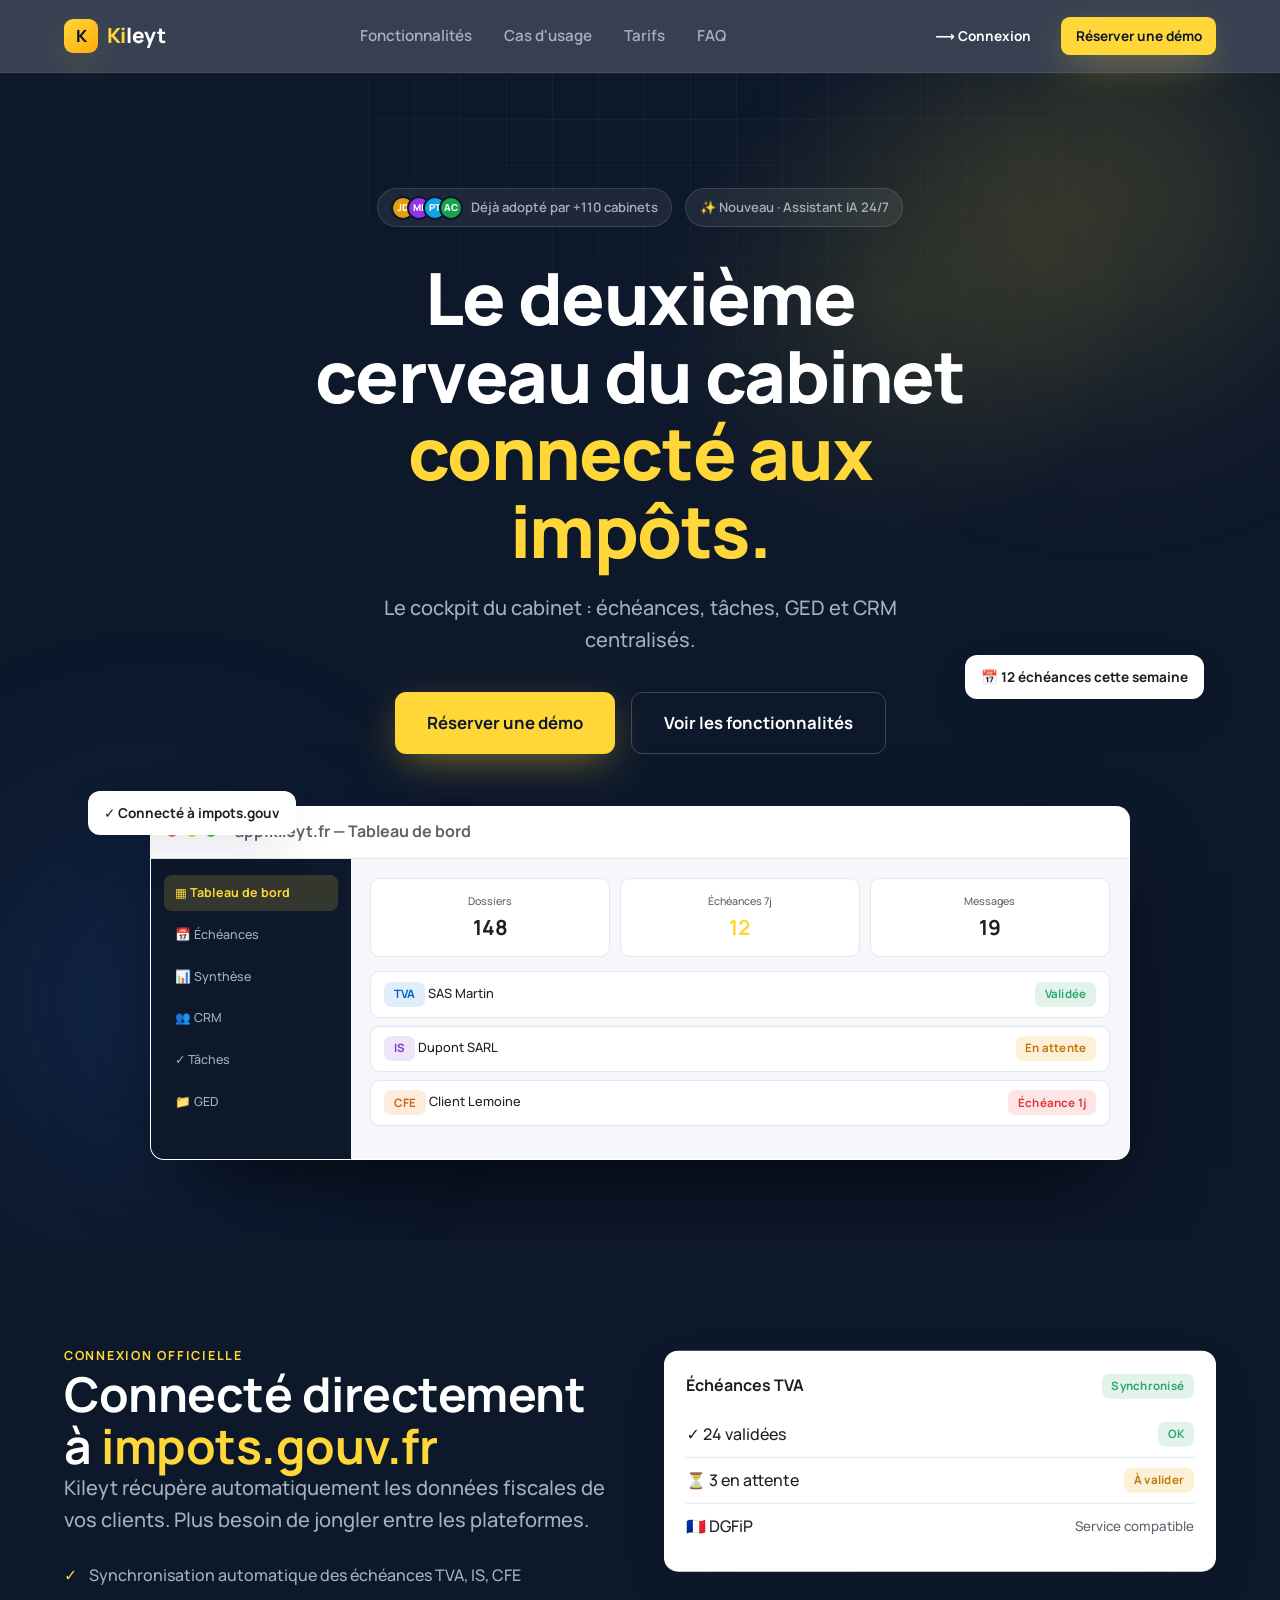
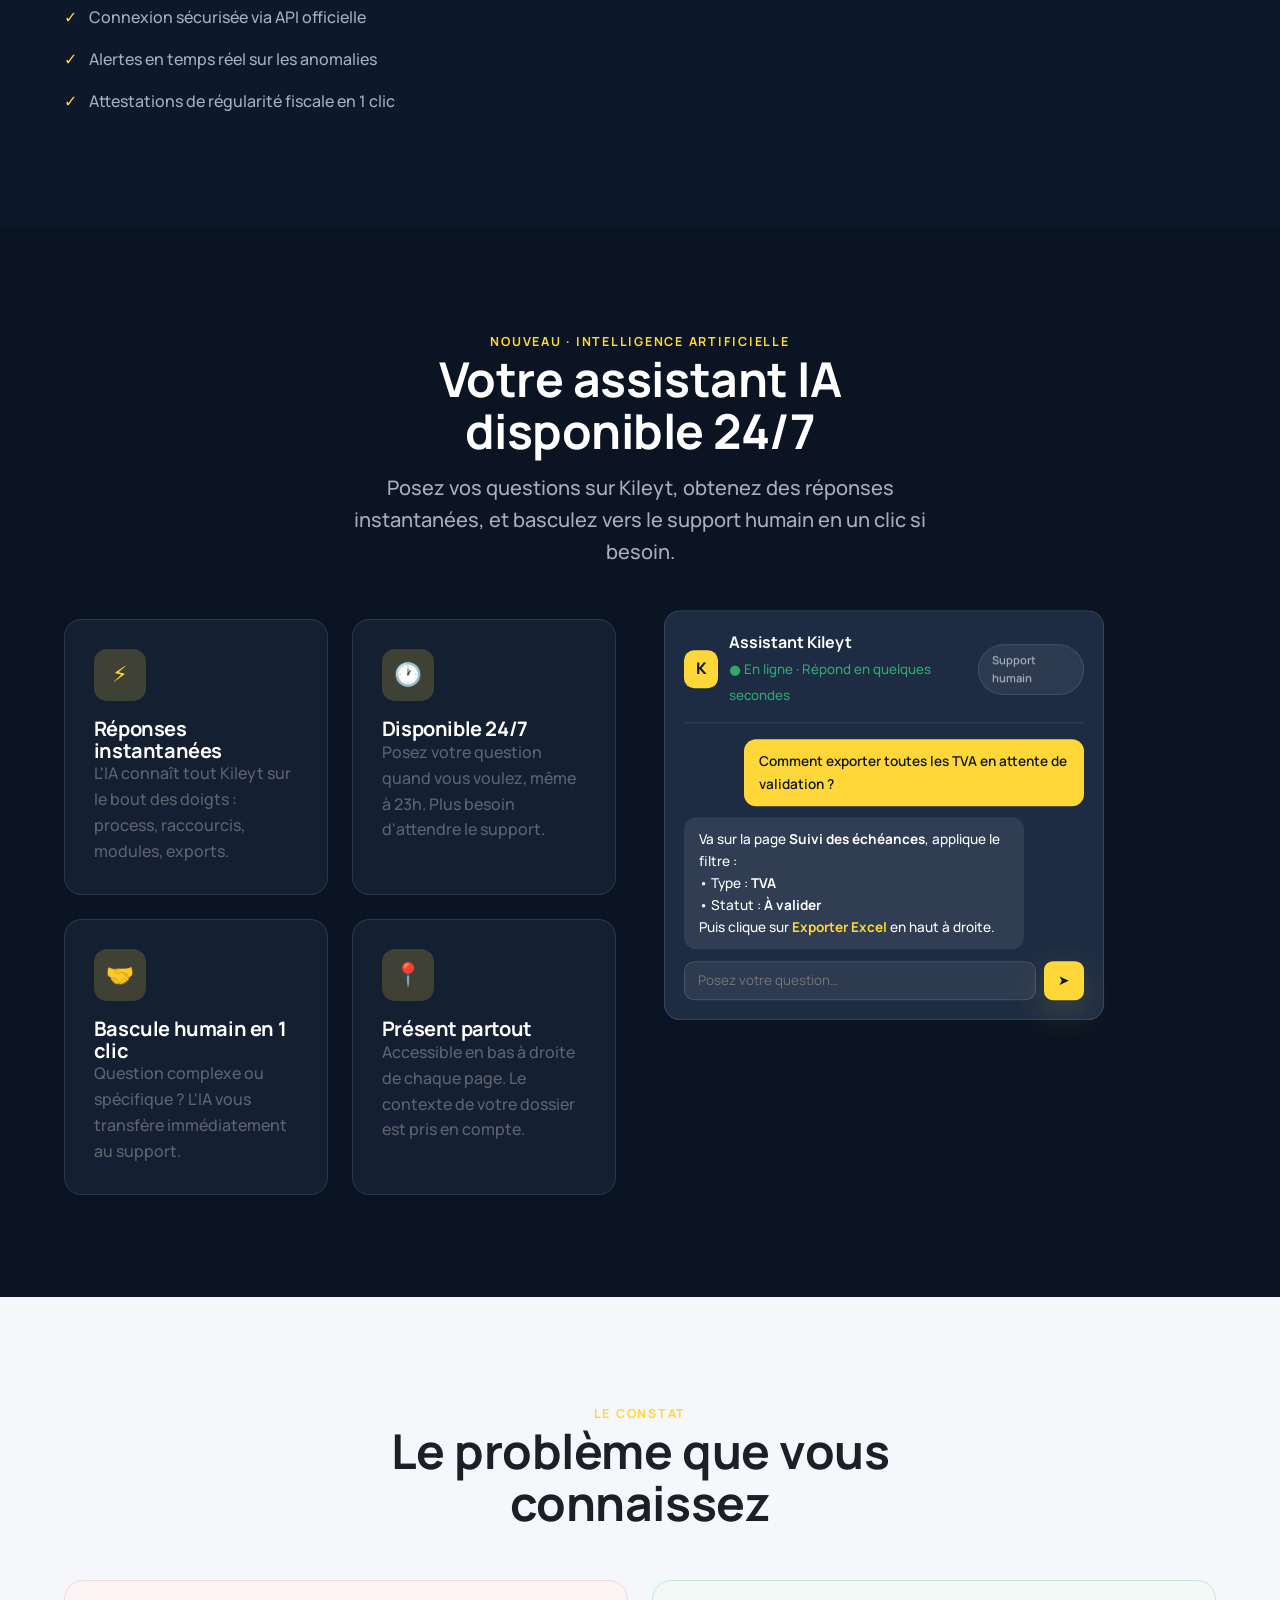
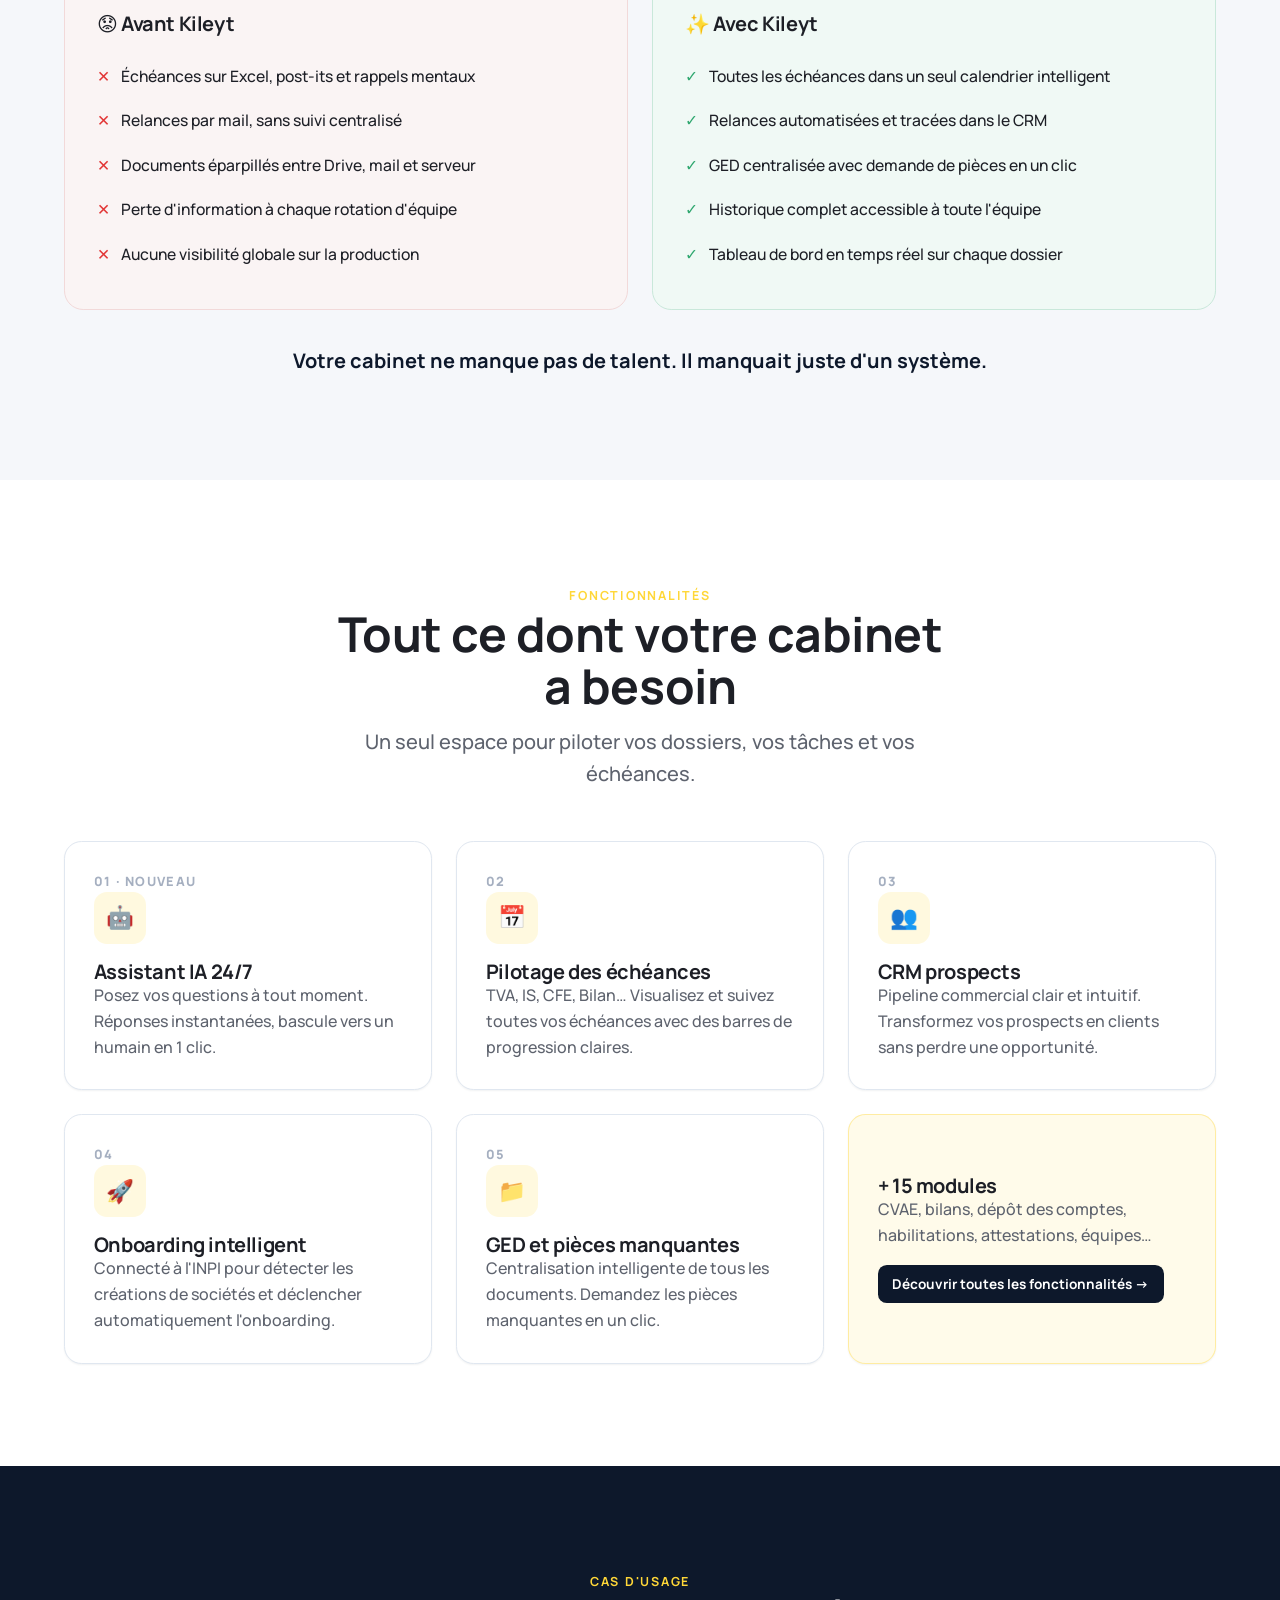
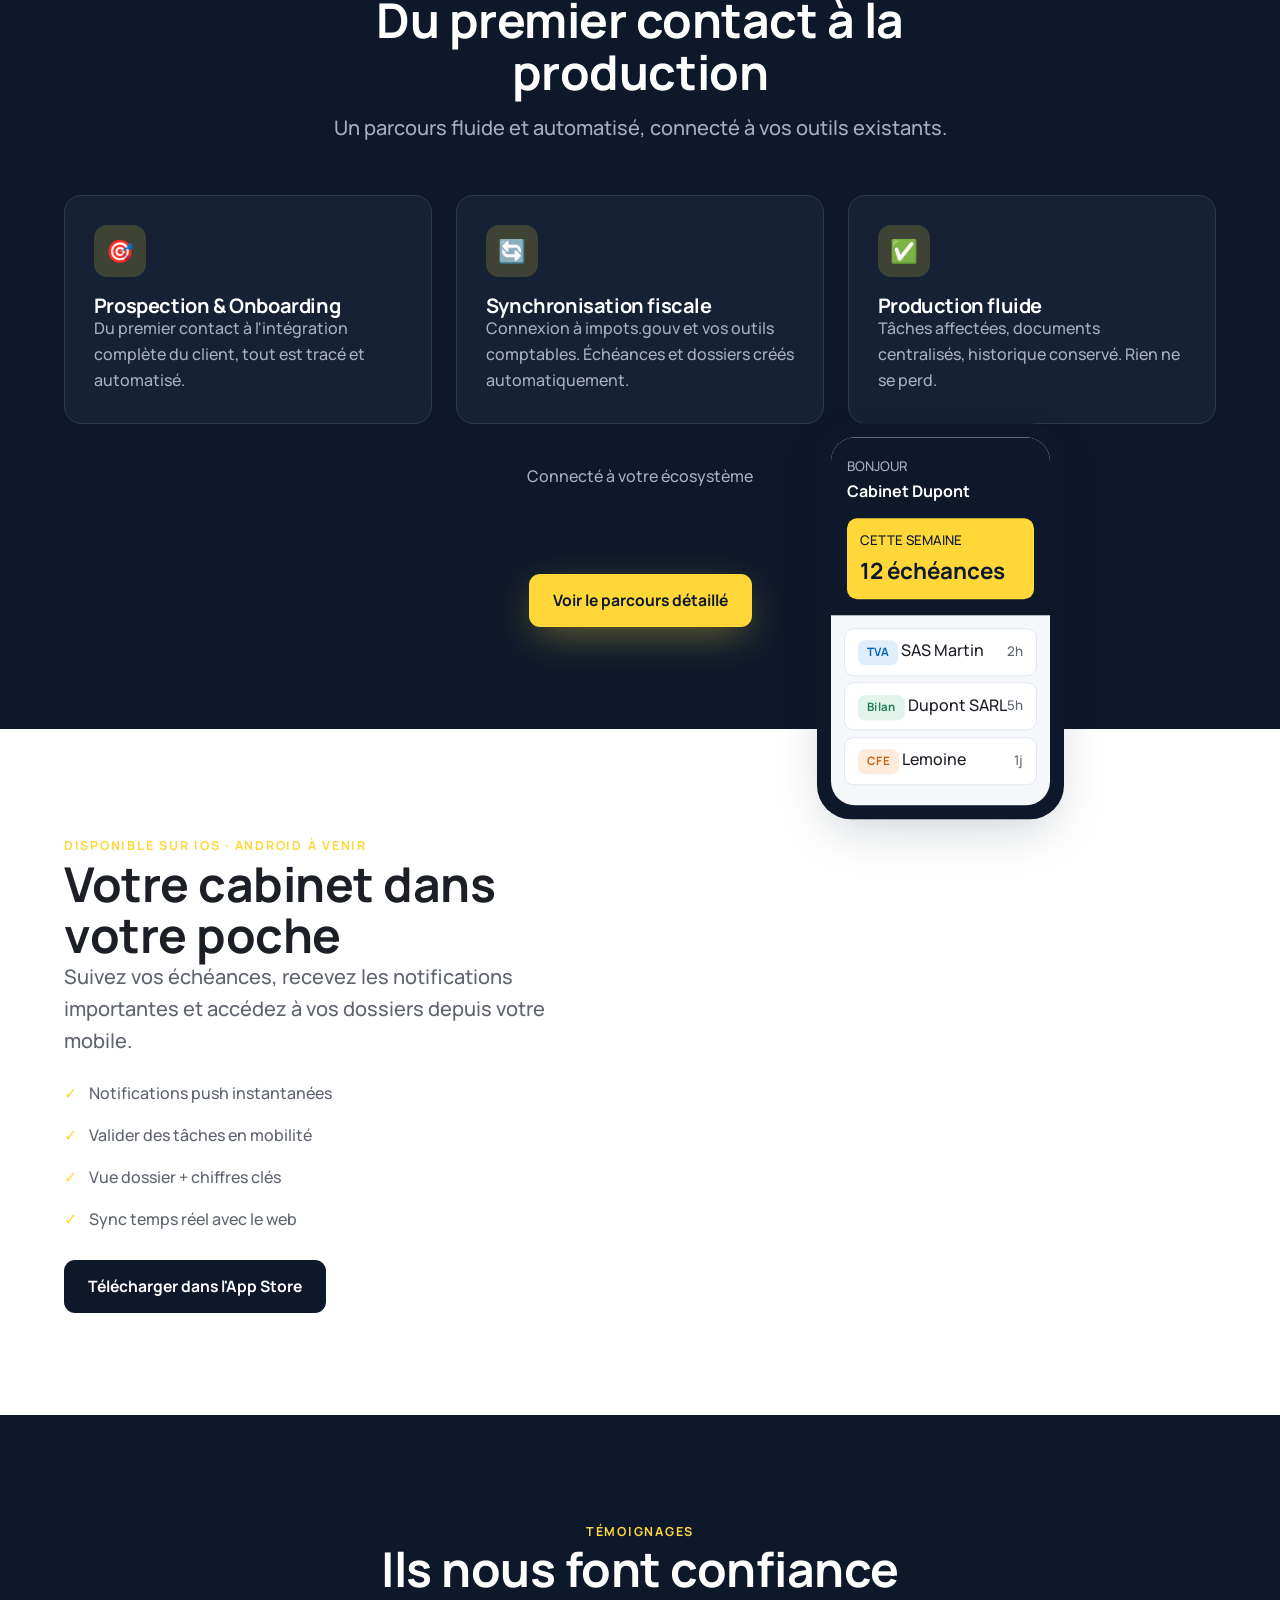
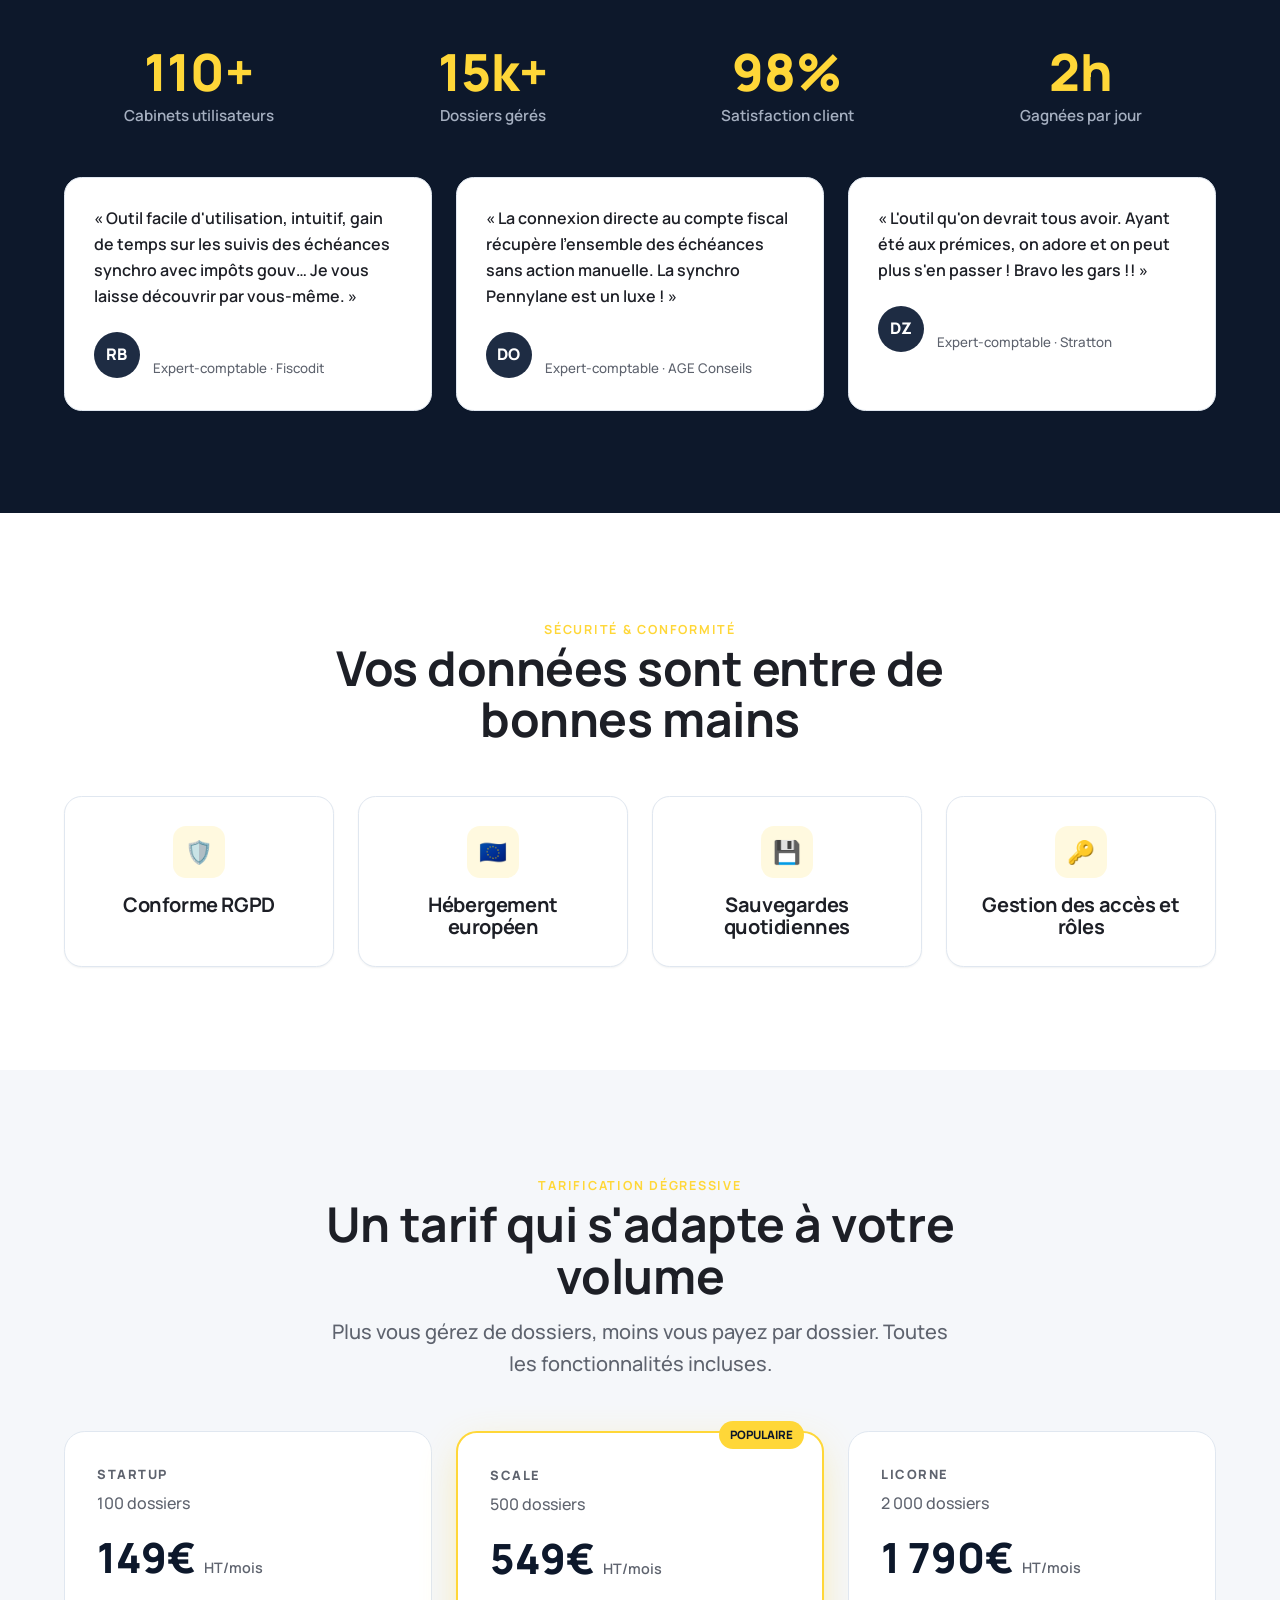
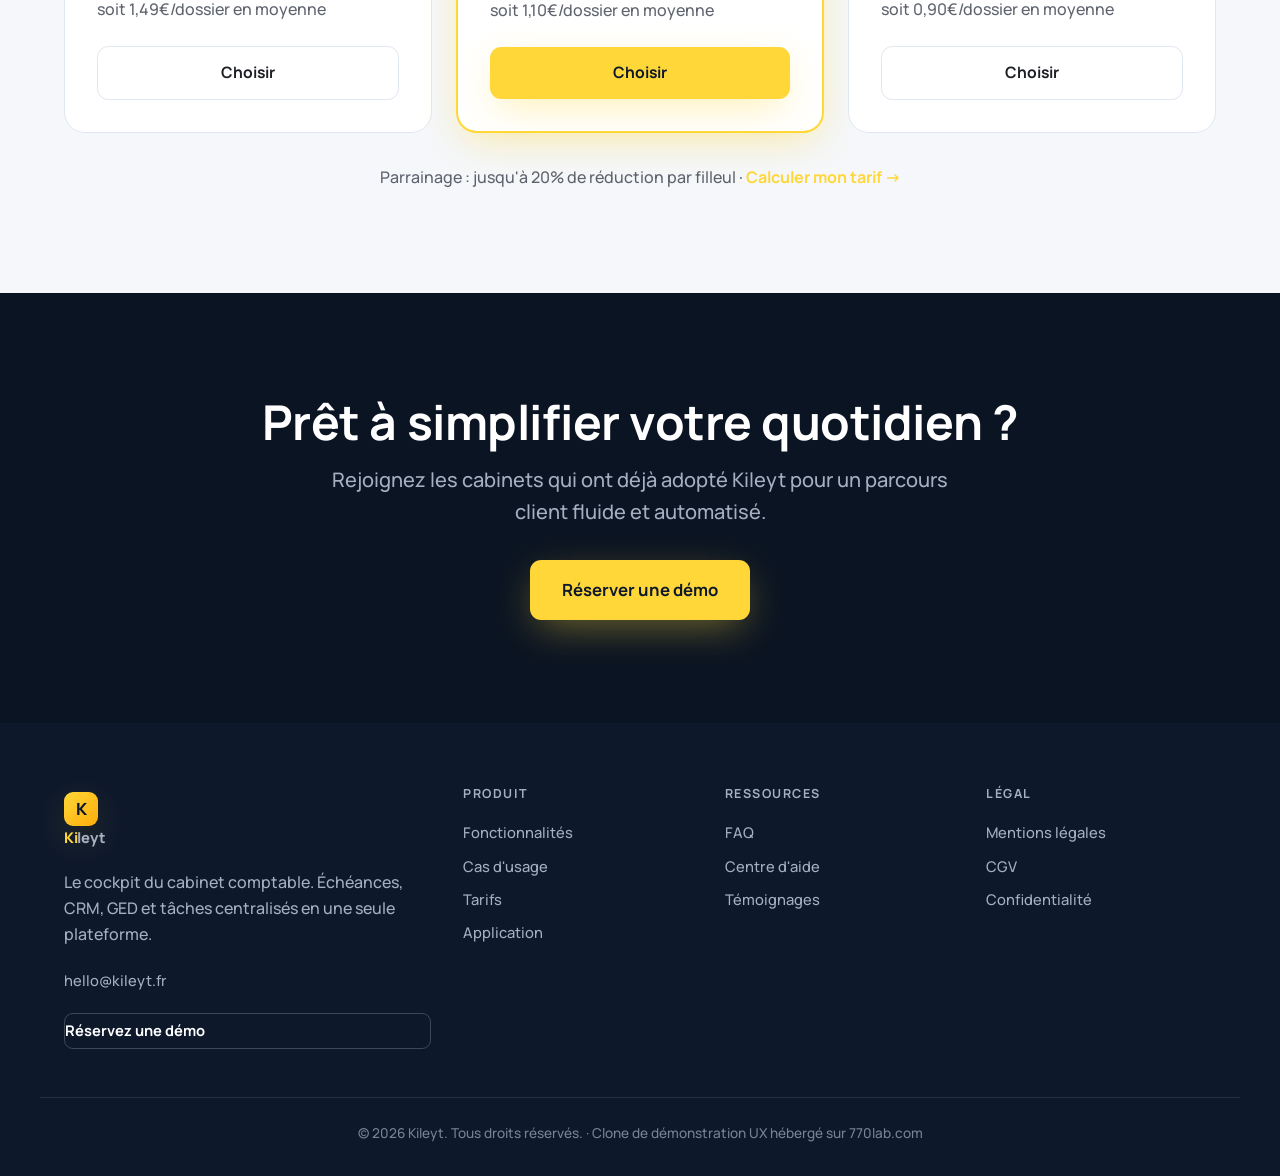
==== index.html @ 23850475 "Kileyt — clone UX statique de Teradion (rebrand Kileyt) Landing marketing complète (parallax/scroll-" ====
<!doctype html>
<html lang="fr">
<head>
<meta charset="utf-8">
<meta name="viewport" content="width=device-width,initial-scale=1">
<title>Kileyt — Le cockpit du cabinet comptable | Échéances, GED, CRM centralisés</title>
<meta name="description" content="Kileyt : le deuxième cerveau du cabinet comptable, connecté aux impôts. Échéances, tâches, GED et CRM centralisés en une seule plateforme.">
<link rel="icon" href="assets/img/favicon.svg" type="image/svg+xml">
<link rel="preconnect" href="https://fonts.googleapis.com">
<link rel="preconnect" href="https://fonts.gstatic.com" crossorigin>
<link href="https://fonts.googleapis.com/css2?family=Manrope:wght@400;500;600;700;800&display=swap" rel="stylesheet">
<link rel="stylesheet" href="assets/css/kileyt.css">
<style>
/* hero spotlight + page-specific bits */
.hero::after{content:"";position:absolute;inset:0;z-index:1;pointer-events:none;
  background:radial-gradient(420px circle at var(--mx,70%) var(--my,20%),hsl(48 100% 61%/.10),transparent 60%)}
.mock-dash{font-size:.8rem;color:hsl(var(--text-dark))}
.mock-top{display:flex;align-items:center;gap:.6rem;padding:.8rem 1rem;border-bottom:1px solid hsl(var(--border));background:#fff}
.mock-dot{width:10px;height:10px;border-radius:50%}
.mock-body{display:grid;grid-template-columns:200px 1fr;min-height:300px}
.mock-side{background:hsl(var(--navy-dark));padding:1rem .8rem;display:flex;flex-direction:column;gap:.35rem}
.mock-side a{color:hsl(var(--text-light));font-size:.78rem;padding:.5rem .7rem;border-radius:.5rem;display:flex;gap:.5rem;align-items:center}
.mock-side a.on{background:hsl(var(--gold)/.16);color:hsl(var(--gold));font-weight:700}
.mock-main{padding:1.2rem;background:hsl(var(--gray-bg))}
.mock-row{display:flex;align-items:center;justify-content:space-between;background:#fff;border:1px solid hsl(var(--border));border-radius:.6rem;padding:.6rem .8rem;margin-bottom:.5rem}
.mock-kpis{display:grid;grid-template-columns:repeat(3,1fr);gap:.6rem;margin-bottom:.9rem}
.mock-kpi{background:#fff;border:1px solid hsl(var(--border));border-radius:.6rem;padding:.7rem}
.mock-kpi b{font-size:1.3rem;display:block}
.chat-mock{background:hsl(var(--navy-light));border:1px solid hsl(var(--foreground)/.12);border-radius:16px;padding:1.2rem;max-width:440px}
.chat-head{display:flex;align-items:center;gap:.7rem;padding-bottom:.9rem;border-bottom:1px solid hsl(var(--foreground)/.1);margin-bottom:1rem}
.chat-head .av{width:38px;height:38px;border-radius:10px;background:hsl(var(--gold));display:grid;place-items:center;color:hsl(var(--navy-dark));font-weight:800}
.bubble{padding:.7rem .9rem;border-radius:12px;font-size:.85rem;margin-bottom:.7rem;max-width:85%}
.bubble.me{background:hsl(var(--gold));color:hsl(var(--navy-dark));margin-left:auto;font-weight:600}
.bubble.ai{background:hsl(var(--foreground)/.08);color:#fff}
.chat-input{display:flex;gap:.5rem;margin-top:.6rem}
.chat-input input{flex:1;background:hsl(var(--foreground)/.07);border:1px solid hsl(var(--foreground)/.12);border-radius:10px;padding:.6rem .8rem;color:#fff;font-family:inherit}
.fiscal-card{background:#fff;border-radius:14px;padding:1.4rem;box-shadow:var(--shadow-lg);color:hsl(var(--text-dark))}
.fiscal-row{display:flex;justify-content:space-between;align-items:center;padding:.6rem 0;border-bottom:1px solid hsl(var(--border))}
.check-list li{display:flex;gap:.7rem;align-items:flex-start;padding:.5rem 0;color:hsl(var(--text-light))}
.check-list li::before{content:"✓";color:hsl(var(--gold));font-weight:900;flex:none}
.split{display:grid;grid-template-columns:1fr 1fr;gap:3rem;align-items:center}
@media(max-width:900px){.split{grid-template-columns:1fr;gap:2rem}.mock-body{grid-template-columns:1fr}.mock-side{flex-direction:row;overflow:auto}}
.nav-mobile{display:none;flex-direction:column;padding:1rem 24px;gap:.3rem;background:hsl(var(--navy-dark));border-top:1px solid hsl(var(--foreground)/.08)}
.nav-mobile.open{display:flex}
.nav-mobile a{color:#fff;padding:.6rem 0;font-weight:600}
.nav-burger{font-size:1.4rem;color:#fff}
</style>
</head>
<body>
<div id="mount-header"></div>

<!-- HERO -->
<section class="hero">
  <div class="hero-bg">
    <div class="hero-grid"></div>
    <div class="glow glow-gold parallax" data-parallax="0.06"></div>
    <div class="glow glow-blue parallax" data-parallax="0.1"></div>
  </div>
  <div class="container">
    <div class="hero-pills">
      <span class="pill pill-glass"><span class="avatars">
        <span style="background:#e3a008">JD</span><span style="background:#9333ea">ML</span><span style="background:#0ea5e9">PT</span><span style="background:#16a34a">AC</span>
      </span> Déjà adopté par +110 cabinets</span>
      <span class="pill pill-glass">✨ Nouveau · Assistant IA 24/7</span>
    </div>
    <h1>Le deuxième cerveau du cabinet <span class="gold-text">connecté aux impôts.</span></h1>
    <p class="lead">Le cockpit du cabinet : échéances, tâches, GED et CRM centralisés.</p>
    <div class="hero-cta">
      <a class="btn btn-gold btn-lg" href="app/">Réserver une démo</a>
      <a class="btn btn-ghost btn-lg" href="fonctionnalites.html" style="border:1.5px solid hsl(var(--foreground)/.2)">Voir les fonctionnalités</a>
    </div>

    <!-- product mock -->
    <div class="hero-mock reveal-scale" style="margin-top:3.2rem">
      <div class="mock-top">
        <span class="mock-dot" style="background:#ff5f57"></span>
        <span class="mock-dot" style="background:#febc2e"></span>
        <span class="mock-dot" style="background:#28c840"></span>
        <span style="margin-left:.6rem;font-weight:700;color:hsl(var(--text-muted))">app.kileyt.fr — Tableau de bord</span>
      </div>
      <div class="mock-body mock-dash">
        <div class="mock-side">
          <a class="on">▦ Tableau de bord</a>
          <a>📅 Échéances</a>
          <a>📊 Synthèse</a>
          <a>👥 CRM</a>
          <a>✓ Tâches</a>
          <a>📁 GED</a>
        </div>
        <div class="mock-main">
          <div class="mock-kpis">
            <div class="mock-kpi"><small class="muted">Dossiers</small><b>148</b></div>
            <div class="mock-kpi"><small class="muted">Échéances 7j</small><b class="gold-text">12</b></div>
            <div class="mock-kpi"><small class="muted">Messages</small><b>19</b></div>
          </div>
          <div class="mock-row"><span><span class="badge badge-tva">TVA</span> SAS Martin</span><span class="badge badge-success">Validée</span></div>
          <div class="mock-row"><span><span class="badge badge-is">IS</span> Dupont SARL</span><span class="badge badge-warning">En attente</span></div>
          <div class="mock-row"><span><span class="badge badge-cfe">CFE</span> Client Lemoine</span><span class="badge badge-danger">Échéance 1j</span></div>
        </div>
      </div>
    </div>
    <div class="float-chip float-anim" style="top:62%;left:4%">✓ Connecté à impots.gouv</div>
    <div class="float-chip float-anim" style="top:48%;right:3%;animation-delay:1.5s">📅 12 échéances cette semaine</div>
  </div>
</section>

<!-- IMPOTS -->
<section class="section section-dark">
  <div class="container split">
    <div class="reveal">
      <span class="eyebrow">Connexion officielle</span>
      <h2>Connecté directement à <span class="gold-text">impots.gouv.fr</span></h2>
      <p class="lead" style="color:hsl(var(--text-light))">Kileyt récupère automatiquement les données fiscales de vos clients. Plus besoin de jongler entre les plateformes.</p>
      <ul class="check-list" style="margin-top:1.2rem">
        <li>Synchronisation automatique des échéances TVA, IS, CFE</li>
        <li>Connexion sécurisée via API officielle</li>
        <li>Alertes en temps réel sur les anomalies</li>
        <li>Attestations de régularité fiscale en 1 clic</li>
      </ul>
    </div>
    <div class="reveal d2">
      <div class="fiscal-card parallax" data-parallax="0.05">
        <div style="display:flex;justify-content:space-between;align-items:center;margin-bottom:.8rem">
          <b>Échéances TVA</b><span class="badge badge-success">Synchronisé</span>
        </div>
        <div class="fiscal-row"><span>✓ 24 validées</span><span class="badge badge-success">OK</span></div>
        <div class="fiscal-row"><span>⏳ 3 en attente</span><span class="badge badge-warning">À valider</span></div>
        <div class="fiscal-row" style="border:none"><span>🇫🇷 DGFiP</span><small class="muted">Service compatible</small></div>
      </div>
    </div>
  </div>
</section>

<!-- ASSISTANT IA -->
<section class="section section-dark" id="assistant-ia" style="background:hsl(218 50% 9%)">
  <div class="container">
    <div class="section-head reveal">
      <span class="eyebrow">Nouveau · Intelligence artificielle</span>
      <h2>Votre assistant IA disponible 24/7</h2>
      <p class="lead" style="color:hsl(var(--text-light))">Posez vos questions sur Kileyt, obtenez des réponses instantanées, et basculez vers le support humain en un clic si besoin.</p>
    </div>
    <div class="split">
      <div class="grid grid-2 reveal">
        <div class="feat"><div class="feat-icon">⚡</div><h3>Réponses instantanées</h3><p class="muted">L'IA connaît tout Kileyt sur le bout des doigts : process, raccourcis, modules, exports.</p></div>
        <div class="feat"><div class="feat-icon">🕐</div><h3>Disponible 24/7</h3><p class="muted">Posez votre question quand vous voulez, même à 23h. Plus besoin d'attendre le support.</p></div>
        <div class="feat"><div class="feat-icon">🤝</div><h3>Bascule humain en 1 clic</h3><p class="muted">Question complexe ou spécifique ? L'IA vous transfère immédiatement au support.</p></div>
        <div class="feat"><div class="feat-icon">📍</div><h3>Présent partout</h3><p class="muted">Accessible en bas à droite de chaque page. Le contexte de votre dossier est pris en compte.</p></div>
      </div>
      <div class="reveal d2">
        <div class="chat-mock parallax" data-parallax="0.04">
          <div class="chat-head">
            <div class="av">K</div>
            <div><b style="color:#fff">Assistant Kileyt</b><br><small style="color:hsl(var(--success))">● En ligne · Répond en quelques secondes</small></div>
            <span class="pill pill-glass" style="margin-left:auto;font-size:.7rem">Support humain</span>
          </div>
          <div class="bubble me">Comment exporter toutes les TVA en attente de validation ?</div>
          <div class="bubble ai">Va sur la page <b>Suivi des échéances</b>, applique le filtre :<br>• Type : <b>TVA</b><br>• Statut : <b>À valider</b><br>Puis clique sur <b class="gold-text">Exporter Excel</b> en haut à droite.</div>
          <div class="chat-input"><input placeholder="Posez votre question…" disabled><button class="btn btn-gold btn-sm">➤</button></div>
        </div>
      </div>
    </div>
  </div>
</section>

<!-- PROBLEME -->
<section class="section">
  <div class="container">
    <div class="section-head reveal"><span class="eyebrow">Le constat</span><h2>Le problème que vous connaissez</h2></div>
    <div class="ba-grid">
      <div class="ba-col ba-before reveal">
        <h3>😟 Avant Kileyt</h3>
        <ul>
          <li>Échéances sur Excel, post-its et rappels mentaux</li>
          <li>Relances par mail, sans suivi centralisé</li>
          <li>Documents éparpillés entre Drive, mail et serveur</li>
          <li>Perte d'information à chaque rotation d'équipe</li>
          <li>Aucune visibilité globale sur la production</li>
        </ul>
      </div>
      <div class="ba-col ba-after reveal d2">
        <h3>✨ Avec Kileyt</h3>
        <ul>
          <li>Toutes les échéances dans un seul calendrier intelligent</li>
          <li>Relances automatisées et tracées dans le CRM</li>
          <li>GED centralisée avec demande de pièces en un clic</li>
          <li>Historique complet accessible à toute l'équipe</li>
          <li>Tableau de bord en temps réel sur chaque dossier</li>
        </ul>
      </div>
    </div>
    <p class="center lead reveal" style="margin-top:2.2rem;font-weight:700;color:hsl(var(--navy-dark))">Votre cabinet ne manque pas de talent. Il manquait juste d'un système.</p>
  </div>
</section>

<!-- FONCTIONNALITES -->
<section class="section" style="background:#fff">
  <div class="container">
    <div class="section-head reveal"><span class="eyebrow">Fonctionnalités</span><h2>Tout ce dont votre cabinet a besoin</h2><p class="lead">Un seul espace pour piloter vos dossiers, vos tâches et vos échéances.</p></div>
    <div class="grid grid-3">
      <div class="feat reveal"><div class="num">01 · NOUVEAU</div><div class="feat-icon">🤖</div><h3>Assistant IA 24/7</h3><p class="muted">Posez vos questions à tout moment. Réponses instantanées, bascule vers un humain en 1 clic.</p></div>
      <div class="feat reveal d1"><div class="num">02</div><div class="feat-icon">📅</div><h3>Pilotage des échéances</h3><p class="muted">TVA, IS, CFE, Bilan… Visualisez et suivez toutes vos échéances avec des barres de progression claires.</p></div>
      <div class="feat reveal d2"><div class="num">03</div><div class="feat-icon">👥</div><h3>CRM prospects</h3><p class="muted">Pipeline commercial clair et intuitif. Transformez vos prospects en clients sans perdre une opportunité.</p></div>
      <div class="feat reveal d1"><div class="num">04</div><div class="feat-icon">🚀</div><h3>Onboarding intelligent</h3><p class="muted">Connecté à l'INPI pour détecter les créations de sociétés et déclencher automatiquement l'onboarding.</p></div>
      <div class="feat reveal d2"><div class="num">05</div><div class="feat-icon">📁</div><h3>GED et pièces manquantes</h3><p class="muted">Centralisation intelligente de tous les documents. Demandez les pièces manquantes en un clic.</p></div>
      <div class="feat reveal d3" style="display:flex;flex-direction:column;justify-content:center;align-items:flex-start;background:hsl(var(--gold)/.1);border-color:hsl(var(--gold)/.4)">
        <h3>+ 15 modules</h3><p class="muted" style="margin-bottom:1rem">CVAE, bilans, dépôt des comptes, habilitations, attestations, équipes…</p>
        <a class="btn btn-navy btn-sm" href="fonctionnalites.html">Découvrir toutes les fonctionnalités →</a>
      </div>
    </div>
  </div>
</section>

<!-- CAS D'USAGE -->
<section class="section section-dark">
  <div class="container">
    <div class="section-head reveal"><span class="eyebrow">Cas d'usage</span><h2>Du premier contact à la production</h2><p class="lead" style="color:hsl(var(--text-light))">Un parcours fluide et automatisé, connecté à vos outils existants.</p></div>
    <div class="grid grid-3">
      <div class="feat reveal"><div class="feat-icon">🎯</div><h3>Prospection & Onboarding</h3><p class="muted" style="color:hsl(var(--text-light))">Du premier contact à l'intégration complète du client, tout est tracé et automatisé.</p></div>
      <div class="feat reveal d1"><div class="feat-icon">🔄</div><h3>Synchronisation fiscale</h3><p class="muted" style="color:hsl(var(--text-light))">Connexion à impots.gouv et vos outils comptables. Échéances et dossiers créés automatiquement.</p></div>
      <div class="feat reveal d2"><div class="feat-icon">✅</div><h3>Production fluide</h3><p class="muted" style="color:hsl(var(--text-light))">Tâches affectées, documents centralisés, historique conservé. Rien ne se perd.</p></div>
    </div>
    <p class="center muted reveal" style="margin:2.5rem 0 1rem;color:hsl(var(--text-light))">Connecté à votre écosystème</p>
    <div class="logos-strip reveal">
      <span class="logo-chip">🇫🇷 impots.gouv</span>
      <span class="logo-chip">🅿️ Pennylane</span>
      <span class="logo-chip">🏛️ INPI</span>
      <span class="logo-chip">📄 Pappers</span>
    </div>
    <div class="center" style="margin-top:2.5rem"><a class="btn btn-gold" href="cas-usage.html">Voir le parcours détaillé</a></div>
  </div>
</section>

<!-- MOBILE -->
<section class="section" style="background:#fff">
  <div class="container split">
    <div class="reveal">
      <span class="eyebrow">Disponible sur iOS · Android à venir</span>
      <h2>Votre cabinet dans votre poche</h2>
      <p class="lead">Suivez vos échéances, recevez les notifications importantes et accédez à vos dossiers depuis votre mobile.</p>
      <ul class="check-list" style="margin-top:1rem;color:hsl(var(--text-muted))">
        <li style="color:hsl(var(--text-muted))">Notifications push instantanées</li>
        <li style="color:hsl(var(--text-muted))">Valider des tâches en mobilité</li>
        <li style="color:hsl(var(--text-muted))">Vue dossier + chiffres clés</li>
        <li style="color:hsl(var(--text-muted))">Sync temps réel avec le web</li>
      </ul>
      <a class="btn btn-navy" style="margin-top:1.2rem" href="app/"> Télécharger dans l'App Store</a>
    </div>
    <div class="reveal d2 center">
      <div class="parallax" data-parallax="0.08" style="display:inline-block;background:hsl(var(--navy-dark));border-radius:34px;padding:14px;box-shadow:var(--shadow-lg);max-width:280px">
        <div style="background:hsl(var(--gray-bg));border-radius:24px;overflow:hidden;text-align:left">
          <div style="background:hsl(var(--navy-dark));color:#fff;padding:1rem">
            <small style="color:hsl(var(--text-light))">BONJOUR</small><br><b>Cabinet Dupont</b>
            <div style="margin-top:.8rem;background:hsl(var(--gold));color:hsl(var(--navy-dark));border-radius:10px;padding:.6rem .8rem"><small>CETTE SEMAINE</small><br><b style="font-size:1.4rem">12 échéances</b></div>
          </div>
          <div style="padding:.8rem">
            <div class="mock-row" style="margin-bottom:.4rem"><span><span class="badge badge-tva">TVA</span> SAS Martin</span><small class="muted">2h</small></div>
            <div class="mock-row" style="margin-bottom:.4rem"><span><span class="badge badge-bilan">Bilan</span> Dupont SARL</span><small class="muted">5h</small></div>
            <div class="mock-row"><span><span class="badge badge-cfe">CFE</span> Lemoine</span><small class="muted">1j</small></div>
          </div>
        </div>
      </div>
    </div>
  </div>
</section>

<!-- STATS + TEMOIGNAGES -->
<section class="section section-dark">
  <div class="container">
    <div class="section-head reveal"><span class="eyebrow">Témoignages</span><h2>Ils nous font confiance</h2></div>
    <div class="stat-row reveal" style="margin-bottom:3rem">
      <div class="stat"><div class="n" data-count="110" data-suffix="+">0</div><div class="l">Cabinets utilisateurs</div></div>
      <div class="stat"><div class="n" data-count="15" data-suffix="k+">0</div><div class="l">Dossiers gérés</div></div>
      <div class="stat"><div class="n" data-count="98" data-suffix="%">0</div><div class="l">Satisfaction client</div></div>
      <div class="stat"><div class="n" data-count="2" data-suffix="h">0</div><div class="l">Gagnées par jour</div></div>
    </div>
    <div class="grid grid-3">
      <div class="tcard reveal"><p>« Outil facile d'utilisation, intuitif, gain de temps sur les suivis des échéances synchro avec impôts gouv… Je vous laisse découvrir par vous-même. »</p><div class="who"><span class="ava">RB</span><div><b>Ruben Benabou</b><small>Expert-comptable · Fiscodit</small></div></div></div>
      <div class="tcard reveal d1"><p>« La connexion directe au compte fiscal récupère l'ensemble des échéances sans action manuelle. La synchro Pennylane est un luxe ! »</p><div class="who"><span class="ava">DO</span><div><b>Dove Ouaki</b><small>Expert-comptable · AGE Conseils</small></div></div></div>
      <div class="tcard reveal d2"><p>« L'outil qu'on devrait tous avoir. Ayant été aux prémices, on adore et on peut plus s'en passer ! Bravo les gars !! »</p><div class="who"><span class="ava">DZ</span><div><b>Dan Alexandre Zerbib</b><small>Expert-comptable · Stratton</small></div></div></div>
    </div>
  </div>
</section>

<!-- SECURITE -->
<section class="section" style="background:#fff">
  <div class="container">
    <div class="section-head reveal"><span class="eyebrow">Sécurité & Conformité</span><h2>Vos données sont entre de bonnes mains</h2></div>
    <div class="grid grid-4">
      <div class="feat reveal center"><div class="feat-icon" style="margin:0 auto 1rem">🛡️</div><h3>Conforme RGPD</h3></div>
      <div class="feat reveal d1 center"><div class="feat-icon" style="margin:0 auto 1rem">🇪🇺</div><h3>Hébergement européen</h3></div>
      <div class="feat reveal d2 center"><div class="feat-icon" style="margin:0 auto 1rem">💾</div><h3>Sauvegardes quotidiennes</h3></div>
      <div class="feat reveal d3 center"><div class="feat-icon" style="margin:0 auto 1rem">🔑</div><h3>Gestion des accès et rôles</h3></div>
    </div>
  </div>
</section>

<!-- PRICING -->
<section class="section">
  <div class="container">
    <div class="section-head reveal"><span class="eyebrow">Tarification dégressive</span><h2>Un tarif qui s'adapte à votre volume</h2><p class="lead">Plus vous gérez de dossiers, moins vous payez par dossier. Toutes les fonctionnalités incluses.</p></div>
    <div class="price-grid">
      <div class="price-card reveal"><span class="tier">STARTUP</span><div class="muted">100 dossiers</div><div class="amt">149€ <small>HT/mois</small></div><div class="muted">soit 1,49€/dossier en moyenne</div><a class="btn btn-outline" style="margin-top:1rem" href="tarifs.html">Choisir</a></div>
      <div class="price-card featured reveal d1"><span class="ribbon">POPULAIRE</span><span class="tier">SCALE</span><div class="muted">500 dossiers</div><div class="amt">549€ <small>HT/mois</small></div><div class="muted">soit 1,10€/dossier en moyenne</div><a class="btn btn-gold" style="margin-top:1rem" href="tarifs.html">Choisir</a></div>
      <div class="price-card reveal d2"><span class="tier">LICORNE</span><div class="muted">2 000 dossiers</div><div class="amt">1 790€ <small>HT/mois</small></div><div class="muted">soit 0,90€/dossier en moyenne</div><a class="btn btn-outline" style="margin-top:1rem" href="tarifs.html">Choisir</a></div>
    </div>
    <p class="center muted reveal" style="margin-top:2rem">Parrainage : jusqu'à 20% de réduction par filleul · <a class="gold-text" style="font-weight:700" href="tarifs.html">Calculer mon tarif →</a></p>
  </div>
</section>

<!-- CTA -->
<section class="section section-dark center" style="background:hsl(218 50% 9%)">
  <div class="container reveal">
    <h2>Prêt à simplifier votre quotidien ?</h2>
    <p class="lead" style="max-width:50ch;margin:1rem auto 2rem;color:hsl(var(--text-light))">Rejoignez les cabinets qui ont déjà adopté Kileyt pour un parcours client fluide et automatisé.</p>
    <a class="btn btn-gold btn-lg" href="app/">Réserver une démo</a>
  </div>
</section>

<div id="mount-footer"></div>
<script src="assets/js/marketing.js"></script>
</body>
</html>
---- assets/css/kileyt.css ----
/* ============================================================
   KILEYT — Design system (clone fidèle Teradion, rebrand Kileyt)
   Navy + Gold · Manrope · shadcn-like tokens
   ============================================================ */

/* ---------- Tokens (HSL, convention shadcn) ---------- */
:root {
  --background: 218 54% 11%;
  --foreground: 0 0% 100%;
  --card: 0 0% 100%;
  --card-foreground: 223 14% 13%;
  --popover: 0 0% 100%;
  --popover-foreground: 223 14% 13%;
  --primary: 48 100% 61%;
  --primary-foreground: 218 54% 11%;
  --secondary: 218 38% 19%;
  --secondary-foreground: 0 0% 100%;
  --muted: 216 33% 97%;
  --muted-foreground: 220 8% 40%;
  --accent: 216 100% 92%;
  --accent-foreground: 218 38% 19%;
  --accent-gold: 48 100% 90%;
  --destructive: 0 84.2% 60.2%;
  --destructive-foreground: 0 0% 100%;
  --border: 216 33% 91%;
  --input: 216 33% 91%;
  --ring: 48 100% 61%;
  --radius: .625rem;

  --sidebar-background: 218 54% 11%;
  --sidebar-foreground: 216 20% 75%;
  --sidebar-primary: 48 100% 61%;
  --sidebar-primary-foreground: 218 54% 11%;
  --sidebar-accent: 218 38% 19%;
  --sidebar-accent-foreground: 0 0% 100%;
  --sidebar-border: 218 38% 25%;
  --sidebar-ring: 48 100% 61%;

  --navy-dark: 218 54% 11%;
  --navy-light: 218 38% 19%;
  --gold: 48 100% 61%;
  --gold-pale: 48 100% 90%;
  --gray-bg: 216 33% 97%;
  --gray-card: 220 10% 96%;
  --text-dark: 223 14% 13%;
  --text-muted: 220 8% 40%;
  --text-light: 217 17% 70%;
  --blue-accent: 216 100% 92%;
  --impots-blue: 210 100% 45%;
  --impots-red: 0 75% 50%;

  /* status */
  --success: 152 56% 42%;
  --warning: 38 92% 50%;
  --danger: 0 75% 55%;
  --info: 210 100% 45%;

  --shadow-sm: 0 1px 2px rgba(13,27,46,.06);
  --shadow: 0 4px 16px rgba(13,27,46,.08);
  --shadow-lg: 0 18px 50px -12px rgba(13,27,46,.22);
  --shadow-gold: 0 12px 40px -8px hsl(48 100% 61% / .45);
  --maxw: 1200px;
}

/* ---------- Reset ---------- */
*,*::before,*::after{box-sizing:border-box;margin:0;padding:0}
html{scroll-behavior:smooth;-webkit-text-size-adjust:100%}
body{
  font-family:"Manrope",system-ui,-apple-system,"Segoe UI",sans-serif;
  color:hsl(var(--text-dark));
  background:hsl(var(--gray-bg));
  line-height:1.62;
  font-weight:500;            /* texte plein, « épais » et lisible */
  font-style:normal;          /* jamais d'italique */
  -webkit-font-smoothing:antialiased;
  text-rendering:optimizeLegibility;
  overflow-x:hidden;
}
/* jamais d'italique nulle part */
i,em,blockquote,cite,.lead,p{font-style:normal}
img{max-width:100%;display:block}
a{color:inherit;text-decoration:none}
button{font-family:inherit;cursor:pointer;border:none;background:none}
ul{list-style:none}
:focus-visible{outline:2px solid hsl(var(--gold));outline-offset:2px;border-radius:4px}
::selection{background:hsl(var(--gold)/.35)}

/* ---------- Typo ---------- */
h1,h2,h3,h4{font-weight:800;line-height:1.08;letter-spacing:-.02em;color:hsl(var(--text-dark))}
h1{font-size:clamp(2.6rem,6vw,4.5rem)}
h2{font-size:clamp(2rem,4vw,3rem);font-weight:700;letter-spacing:-.01em}
h3{font-size:1.25rem;font-weight:700}
.eyebrow{
  font-size:.78rem;font-weight:700;letter-spacing:.14em;text-transform:uppercase;
  color:hsl(var(--gold));
}
.muted{color:hsl(var(--text-muted))}
.lead{font-size:clamp(1.05rem,1.6vw,1.25rem);color:hsl(var(--text-muted));line-height:1.6}
.gold-text{color:hsl(var(--gold))}
.container{max-width:var(--maxw);margin:0 auto;padding:0 24px}
.center{text-align:center}

/* ---------- Buttons ---------- */
.btn{
  display:inline-flex;align-items:center;justify-content:center;gap:.5rem;
  font-weight:700;font-size:.98rem;padding:.85rem 1.5rem;border-radius:.7rem;
  transition:transform .18s cubic-bezier(.2,.8,.2,1),box-shadow .2s,background .2s,color .2s;
  white-space:nowrap;
}
.btn:active{transform:translateY(1px) scale(.99)}
.btn-gold{background:hsl(var(--gold));color:hsl(var(--navy-dark));box-shadow:var(--shadow-gold)}
.btn-gold:hover{transform:translateY(-2px);box-shadow:0 16px 50px -8px hsl(48 100% 61% / .6)}
.btn-ghost{color:hsl(var(--foreground));background:transparent}
.btn-ghost:hover{background:hsl(var(--foreground)/.08)}
.btn-outline{border:1.5px solid hsl(var(--border));color:hsl(var(--text-dark));background:#fff}
.btn-outline:hover{border-color:hsl(var(--gold));color:hsl(var(--text-dark));box-shadow:var(--shadow)}
.btn-navy{background:hsl(var(--navy-dark));color:#fff}
.btn-navy:hover{transform:translateY(-2px);box-shadow:var(--shadow-lg)}
.btn-sm{padding:.5rem .9rem;font-size:.85rem;border-radius:.55rem}
.btn-lg{padding:1.05rem 2rem;font-size:1.05rem}

/* ---------- Badges / pills ---------- */
.pill{display:inline-flex;align-items:center;gap:.45rem;padding:.4rem .85rem;border-radius:999px;font-size:.82rem;font-weight:600}
.pill-glass{background:hsl(var(--foreground)/.07);border:1px solid hsl(var(--foreground)/.12);color:hsl(var(--text-light));backdrop-filter:blur(8px)}
.badge{display:inline-flex;align-items:center;gap:.35rem;padding:.2rem .6rem;border-radius:.45rem;font-size:.72rem;font-weight:700;letter-spacing:.02em}
.badge-tva{background:hsl(210 100% 45%/.12);color:hsl(210 100% 38%)}
.badge-is{background:hsl(270 60% 55%/.14);color:hsl(270 50% 48%)}
.badge-cfe{background:hsl(28 90% 50%/.14);color:hsl(28 85% 42%)}
.badge-cvae{background:hsl(330 70% 55%/.12);color:hsl(330 60% 48%)}
.badge-bilan{background:hsl(152 56% 42%/.14);color:hsl(152 56% 32%)}
.badge-success{background:hsl(var(--success)/.14);color:hsl(var(--success))}
.badge-warning{background:hsl(var(--warning)/.16);color:hsl(38 92% 38%)}
.badge-danger{background:hsl(var(--danger)/.13);color:hsl(var(--danger))}
.badge-muted{background:hsl(var(--muted-foreground)/.12);color:hsl(var(--text-muted))}

/* ---------- Cards ---------- */
.card{background:hsl(var(--card));border:1px solid hsl(var(--border));border-radius:1rem;box-shadow:var(--shadow-sm)}
.card-pad{padding:1.5rem}
.surface{background:#fff;border:1px solid hsl(var(--border));border-radius:1.1rem;box-shadow:var(--shadow)}

/* ============================================================
   MARKETING — header / hero / sections
   ============================================================ */
.site-header{
  position:sticky;top:0;z-index:60;
  background:hsl(var(--navy-dark)/.82);backdrop-filter:saturate(140%) blur(14px);
  border-bottom:1px solid hsl(var(--foreground)/.07);
}
.site-header.scrolled{background:hsl(var(--navy-dark)/.96);box-shadow:0 8px 30px -10px rgba(0,0,0,.5)}
.nav{display:flex;align-items:center;justify-content:space-between;height:72px;max-width:var(--maxw);margin:0 auto;padding:0 24px}
.nav-links{display:flex;align-items:center;gap:2rem}
.nav-links a,.nav-links button{color:hsl(var(--text-light));font-weight:600;font-size:.95rem;transition:color .2s}
.nav-links a:hover,.nav-links button:hover{color:#fff}
.nav-actions{display:flex;align-items:center;gap:1rem}

/* logo */
.logo{display:inline-flex;align-items:center;gap:.55rem;font-weight:800;font-size:1.3rem;letter-spacing:-.02em;color:#fff}
.logo-mark{
  width:34px;height:34px;border-radius:9px;display:grid;place-items:center;
  background:linear-gradient(135deg,hsl(48 100% 61%),hsl(40 100% 52%));
  color:hsl(var(--navy-dark));font-weight:900;font-size:1.05rem;box-shadow:var(--shadow-gold)
}
.logo .lo-accent{color:hsl(var(--gold))}

/* hero */
.hero{position:relative;background:hsl(var(--navy-dark));color:#fff;overflow:hidden;padding:clamp(4rem,9vw,7.5rem) 0 clamp(3rem,7vw,5rem)}
.hero-bg{position:absolute;inset:0;z-index:0;pointer-events:none}
.hero-bg .glow{position:absolute;border-radius:50%;filter:blur(90px);opacity:.5}
.glow-gold{width:520px;height:520px;background:radial-gradient(circle,hsl(48 100% 61%/.5),transparent 70%);top:-120px;right:-80px}
.glow-blue{width:560px;height:560px;background:radial-gradient(circle,hsl(216 90% 55%/.4),transparent 70%);bottom:-180px;left:-120px}
.hero-grid{position:absolute;inset:0;background-image:linear-gradient(hsl(var(--foreground)/.04) 1px,transparent 1px),linear-gradient(90deg,hsl(var(--foreground)/.04) 1px,transparent 1px);background-size:46px 46px;mask-image:radial-gradient(ellipse 80% 60% at 50% 0,#000,transparent 75%)}
.hero .container{position:relative;z-index:2;text-align:center}
.hero h1{color:#fff;max-width:14ch;margin:0 auto 1.4rem}
.hero h1 .gold-text{display:block}
.hero-pills{display:flex;gap:.8rem;justify-content:center;flex-wrap:wrap;margin-bottom:2rem}
.avatars{display:inline-flex;align-items:center}
.avatars span{width:24px;height:24px;border-radius:50%;border:2px solid hsl(var(--navy-dark));display:grid;place-items:center;font-size:.6rem;font-weight:800;color:#fff;margin-left:-8px}
.avatars span:first-child{margin-left:0}
.hero .lead{max-width:46ch;margin:0 auto 2.2rem;color:hsl(var(--text-light))}
.hero-cta{display:flex;gap:1rem;justify-content:center;flex-wrap:wrap}

/* hero product mock */
.hero-mock{position:relative;z-index:2;max-width:980px;margin:3.5rem auto 0;border-radius:14px;overflow:hidden;border:1px solid hsl(var(--foreground)/.12);box-shadow:0 40px 90px -30px rgba(0,0,0,.8);background:#fff}
.float-chip{position:absolute;z-index:3;background:#fff;color:hsl(var(--text-dark));border-radius:12px;padding:.7rem 1rem;box-shadow:var(--shadow-lg);font-weight:700;font-size:.85rem;display:flex;align-items:center;gap:.5rem}

/* sections */
.section{padding:clamp(4rem,8vw,6.5rem) 0}
.section-dark{background:hsl(var(--navy-dark));color:#fff}
.section-dark h2,.section-dark h3{color:#fff}
.section-tight{padding:clamp(3rem,5vw,4.5rem) 0}
.section-head{max-width:640px;margin:0 auto 3.2rem;text-align:center}
.section-head .lead{margin-top:.9rem}

.grid{display:grid;gap:1.5rem}
.grid-2{grid-template-columns:repeat(2,1fr)}
.grid-3{grid-template-columns:repeat(3,1fr)}
.grid-4{grid-template-columns:repeat(4,1fr)}

/* feature card */
.feat{padding:1.8rem;border-radius:1.1rem;background:#fff;border:1px solid hsl(var(--border));box-shadow:var(--shadow-sm);transition:transform .25s,box-shadow .25s,border-color .25s}
.feat:hover{transform:translateY(-6px);box-shadow:var(--shadow-lg);border-color:hsl(var(--gold)/.5)}
.feat .num{font-size:.8rem;font-weight:800;color:hsl(var(--text-light));letter-spacing:.1em}
.feat-icon{width:52px;height:52px;border-radius:13px;display:grid;place-items:center;font-size:1.4rem;margin-bottom:1.1rem;background:hsl(var(--gold)/.16);color:hsl(40 90% 38%)}
.section-dark .feat{background:hsl(var(--navy-light)/.5);border-color:hsl(var(--foreground)/.1)}
.section-dark .feat:hover{background:hsl(var(--navy-light)/.8)}
.section-dark .feat h3{color:#fff}
.section-dark .feat .feat-icon{background:hsl(var(--gold)/.18);color:hsl(var(--gold))}

/* before/after */
.ba-grid{display:grid;grid-template-columns:1fr 1fr;gap:1.5rem}
.ba-col{border-radius:1.2rem;padding:2rem}
.ba-before{background:hsl(0 40% 97%);border:1px solid hsl(0 50% 90%)}
.ba-after{background:hsl(152 45% 96%);border:1px solid hsl(152 40% 85%)}
.ba-col h3{margin-bottom:1.2rem;display:flex;align-items:center;gap:.6rem}
.ba-col li{display:flex;gap:.7rem;padding:.6rem 0;font-size:.98rem;align-items:flex-start}
.ba-before li::before{content:"✕";color:hsl(var(--danger));font-weight:900}
.ba-after li::before{content:"✓";color:hsl(var(--success));font-weight:900}

/* stats */
.stat-row{display:grid;grid-template-columns:repeat(4,1fr);gap:1.5rem;text-align:center}
.stat .n{font-size:clamp(2.2rem,4vw,3.2rem);font-weight:800;color:hsl(var(--gold));line-height:1}
.stat .l{color:hsl(var(--text-light));font-weight:600;margin-top:.4rem;font-size:.95rem}
.section:not(.section-dark) .stat .n{color:hsl(var(--navy-dark))}
.section:not(.section-dark) .stat .l{color:hsl(var(--text-muted))}

/* testimonials */
.tcard{background:#fff;border:1px solid hsl(var(--border));border-radius:1.1rem;padding:1.8rem;box-shadow:var(--shadow-sm);display:flex;flex-direction:column;gap:1.2rem}
.tcard p{font-size:1rem;color:hsl(var(--text-dark));font-style:normal;font-weight:600}
.tcard .who{display:flex;align-items:center;gap:.8rem}
.tcard .ava{width:46px;height:46px;border-radius:50%;display:grid;place-items:center;font-weight:800;color:#fff;background:hsl(var(--navy-light))}
.tcard .who b{display:block}
.tcard .who small{color:hsl(var(--text-muted))}

/* pricing */
.price-grid{display:grid;grid-template-columns:repeat(3,1fr);gap:1.5rem;align-items:stretch}
.price-card{background:#fff;border:1px solid hsl(var(--border));border-radius:1.3rem;padding:2rem;display:flex;flex-direction:column;gap:.4rem;position:relative;transition:transform .25s,box-shadow .25s}
.price-card:hover{transform:translateY(-6px);box-shadow:var(--shadow-lg)}
.price-card.featured{border:2px solid hsl(var(--gold));box-shadow:var(--shadow-gold)}
.price-card .tier{font-size:.8rem;font-weight:800;letter-spacing:.12em;color:hsl(var(--text-muted))}
.price-card .amt{font-size:2.6rem;font-weight:800;color:hsl(var(--navy-dark))}
.price-card .amt small{font-size:.9rem;font-weight:600;color:hsl(var(--text-muted))}
.ribbon{position:absolute;top:-12px;right:18px;background:hsl(var(--gold));color:hsl(var(--navy-dark));font-weight:800;font-size:.72rem;padding:.3rem .7rem;border-radius:999px}

/* footer */
.site-footer{background:hsl(var(--navy-dark));color:hsl(var(--text-light));padding:4rem 0 2rem}
.footer-grid{display:grid;grid-template-columns:1.6fr 1fr 1fr 1fr;gap:2rem}
.site-footer h4{color:hsl(var(--text-light));font-size:.78rem;letter-spacing:.12em;text-transform:uppercase;margin-bottom:1rem;font-weight:700}
.site-footer a{display:block;padding:.3rem 0;color:hsl(var(--text-light));font-size:.92rem;transition:color .2s}
.site-footer a:hover{color:#fff}
.footer-bottom{border-top:1px solid hsl(var(--foreground)/.1);margin-top:3rem;padding-top:1.5rem;text-align:center;font-size:.85rem;color:hsl(var(--text-light)/.7)}

/* faq accordion */
.faq-cat{margin-bottom:2.5rem}
.faq-cat h3{margin-bottom:1rem;color:hsl(var(--gold))}
.acc{background:#fff;border:1px solid hsl(var(--border));border-radius:.8rem;margin-bottom:.7rem;overflow:hidden}
.acc summary{padding:1.1rem 1.4rem;font-weight:700;cursor:pointer;display:flex;justify-content:space-between;align-items:center;list-style:none;gap:1rem}
.acc summary::-webkit-details-marker{display:none}
.acc summary::after{content:"+";font-size:1.4rem;color:hsl(var(--gold));font-weight:700;transition:transform .25s}
.acc[open] summary::after{transform:rotate(45deg)}
.acc .acc-body{padding:0 1.4rem 1.2rem;color:hsl(var(--text-muted));line-height:1.7}

/* integrations strip */
.logos-strip{display:flex;gap:2.5rem;justify-content:center;align-items:center;flex-wrap:wrap;opacity:.9}
.logo-chip{display:flex;align-items:center;gap:.6rem;font-weight:800;color:hsl(var(--text-light));font-size:1.1rem}

/* ============================================================
   SCROLL ANIMATIONS
   ============================================================ */
.reveal{opacity:0;transform:translateY(34px);transition:opacity .7s cubic-bezier(.2,.7,.2,1),transform .7s cubic-bezier(.2,.7,.2,1)}
.reveal.in{opacity:1;transform:none}
.reveal.d1{transition-delay:.08s}.reveal.d2{transition-delay:.16s}.reveal.d3{transition-delay:.24s}.reveal.d4{transition-delay:.32s}
.reveal-scale{opacity:0;transform:scale(.94);transition:opacity .7s,transform .7s}
.reveal-scale.in{opacity:1;transform:none}
@media (prefers-reduced-motion:reduce){
  .reveal,.reveal-scale{opacity:1!important;transform:none!important;transition:none}
  html{scroll-behavior:auto}
}
.parallax{will-change:transform}
.float-anim{animation:floaty 6s ease-in-out infinite}
@keyframes floaty{0%,100%{transform:translateY(0)}50%{transform:translateY(-12px)}}

/* ============================================================
   RESPONSIVE (marketing)
   ============================================================ */
@media (max-width:900px){
  .grid-3,.grid-4,.price-grid,.footer-grid,.stat-row{grid-template-columns:repeat(2,1fr)}
  .ba-grid{grid-template-columns:1fr}
  .nav-links{display:none}
}
@media (max-width:560px){
  .grid-2,.grid-3,.grid-4,.price-grid,.stat-row{grid-template-columns:1fr}
  .footer-grid{grid-template-columns:1fr 1fr}
}
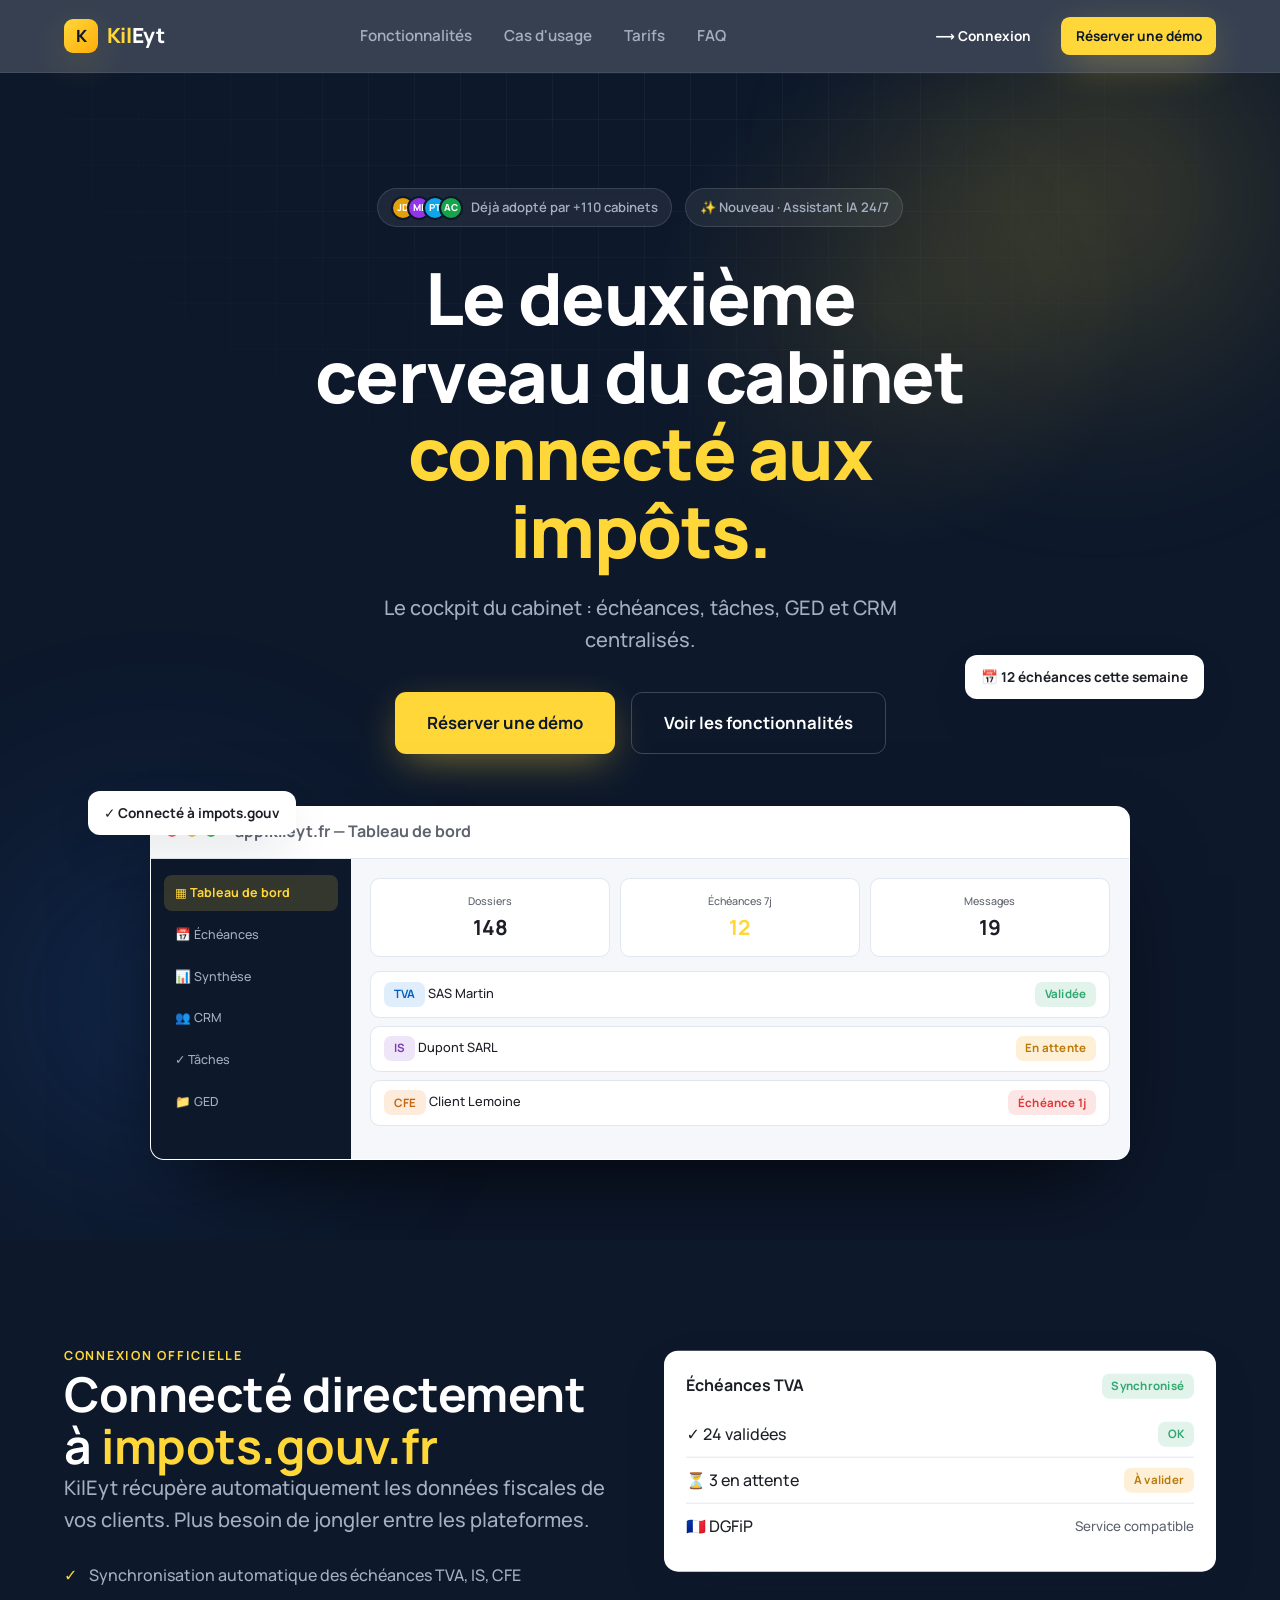
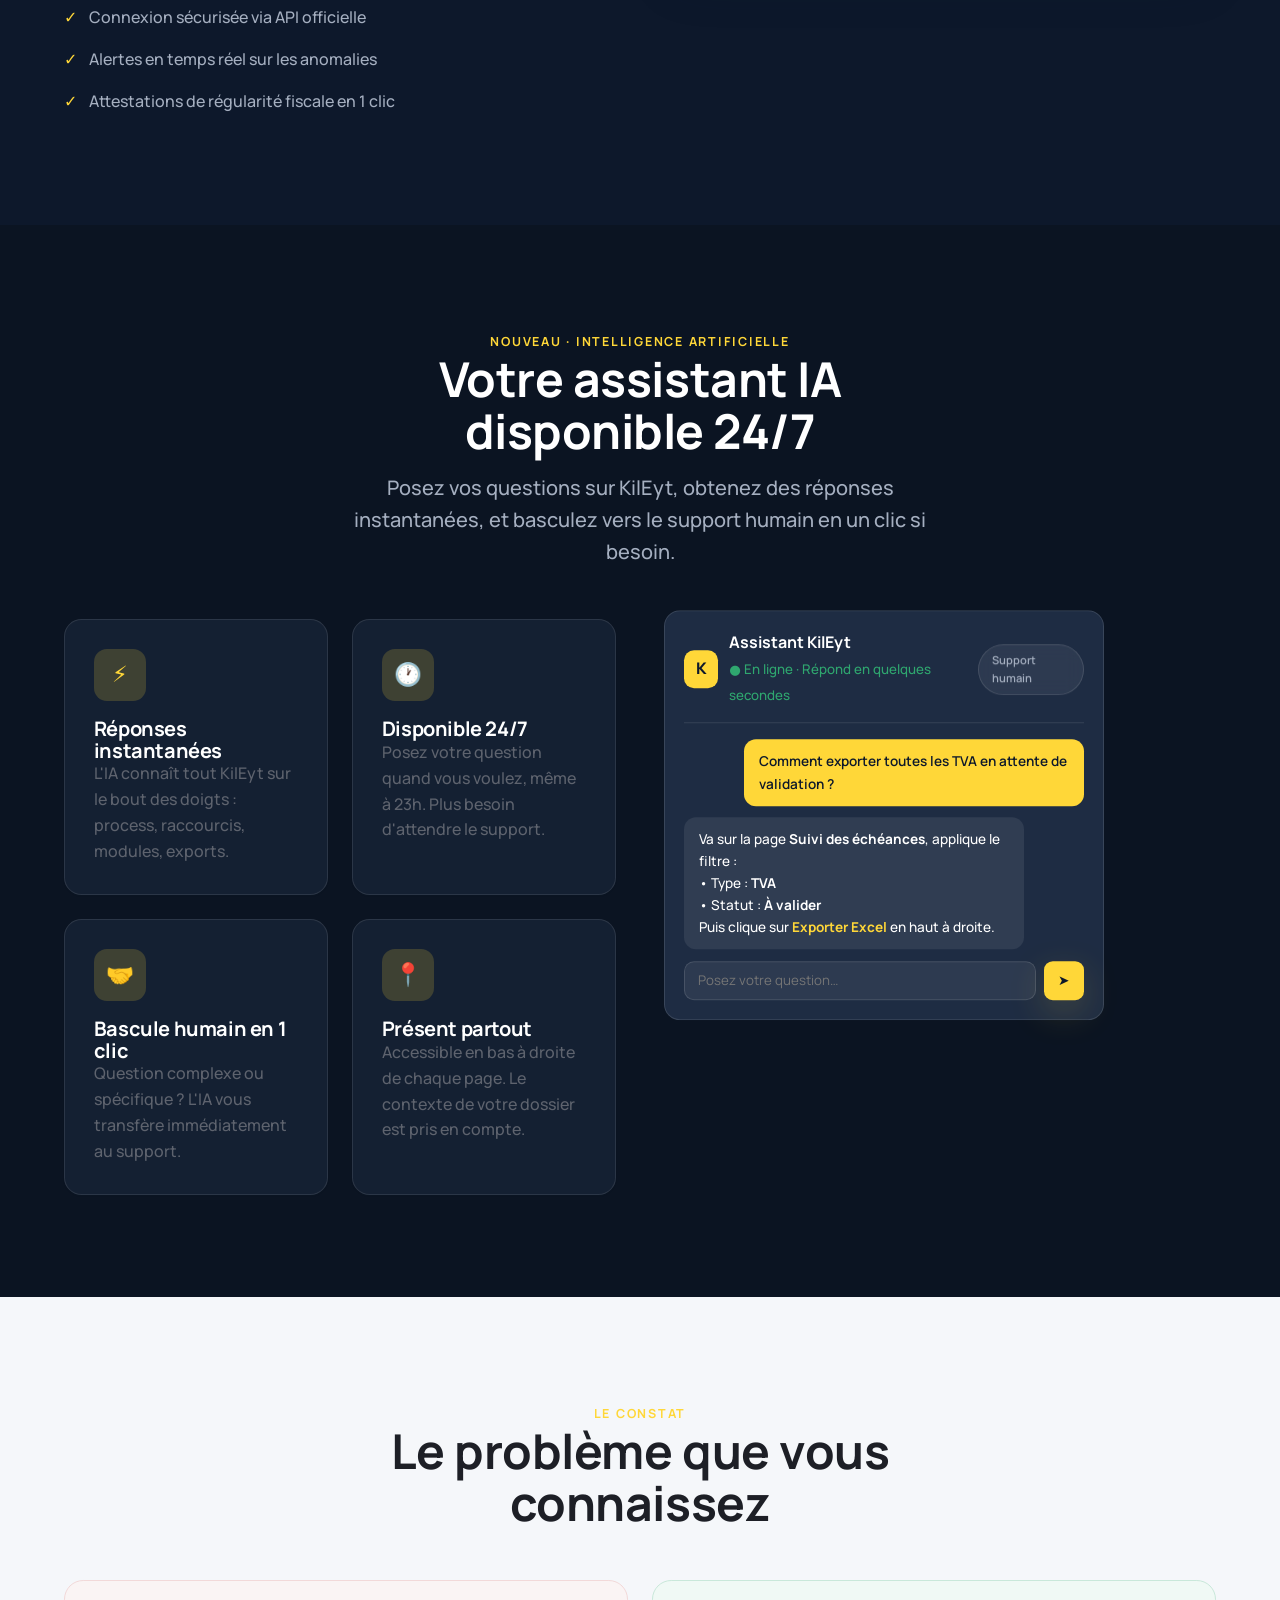
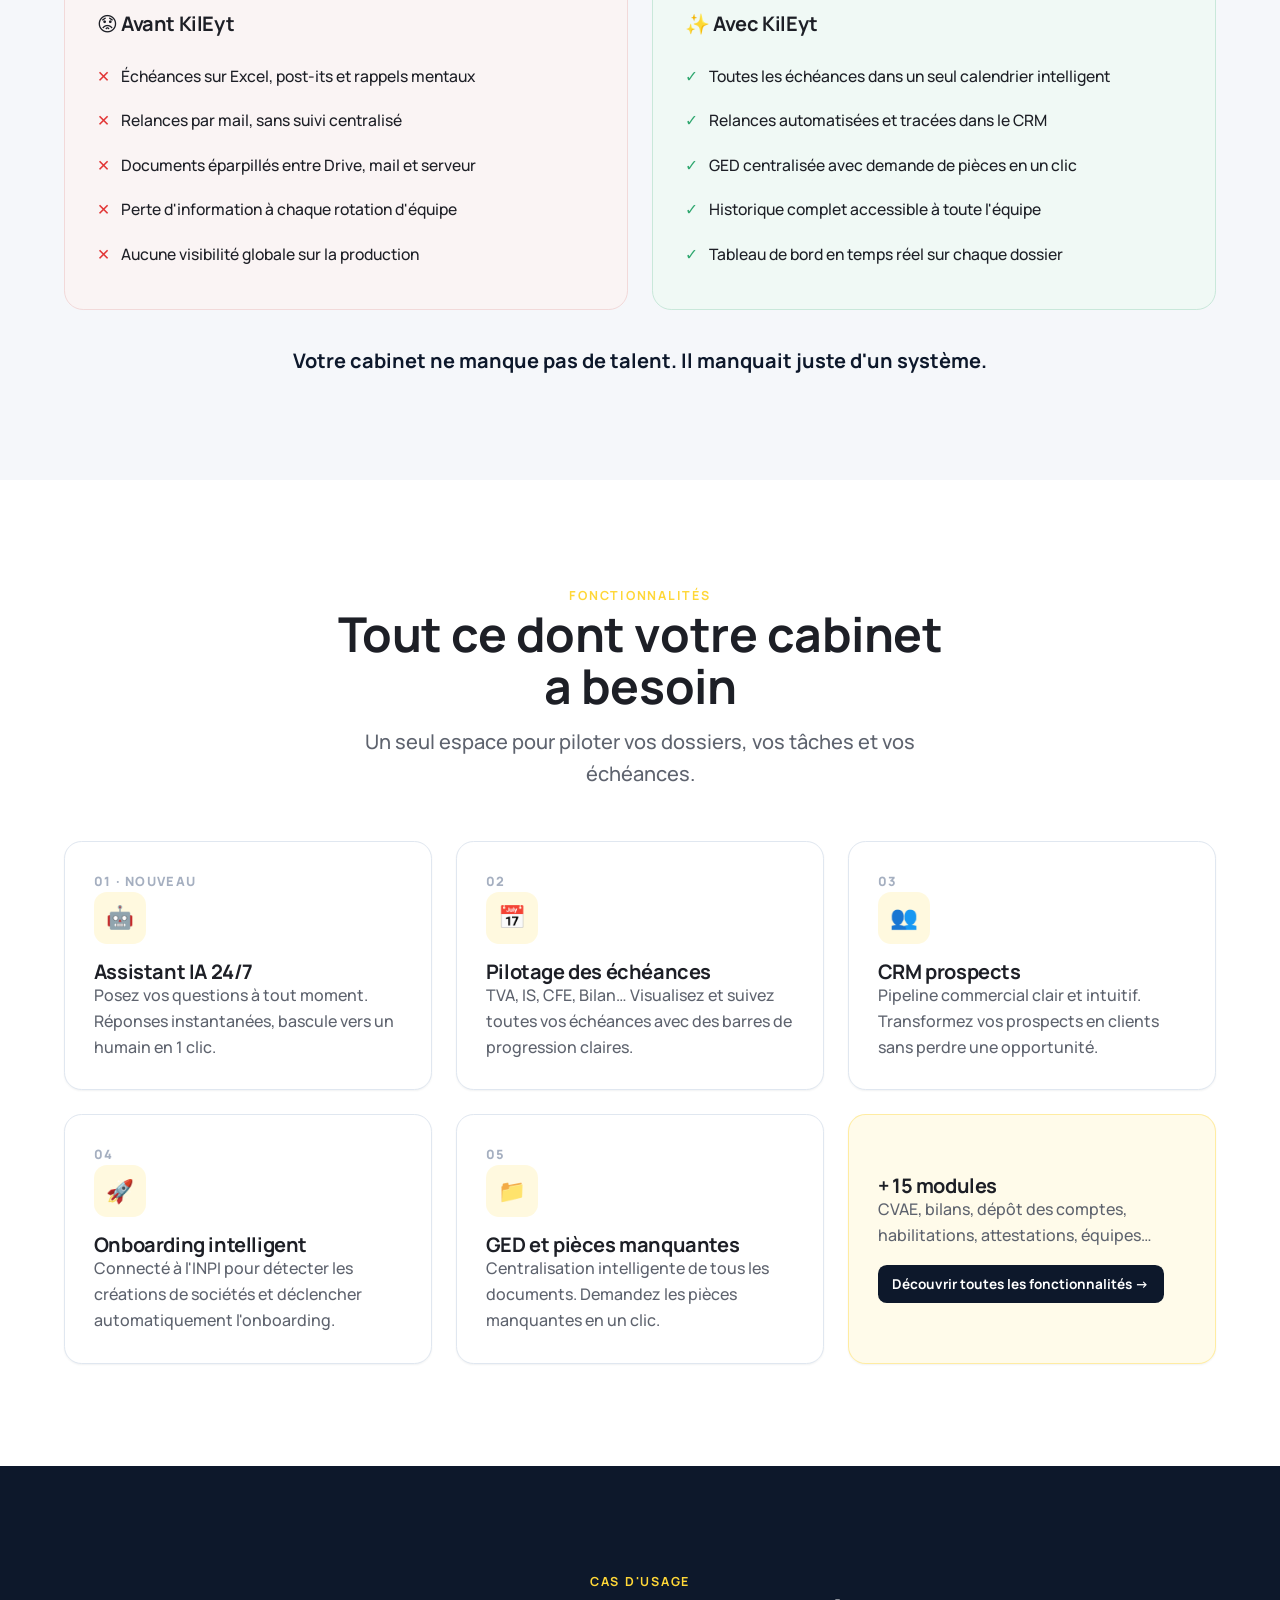
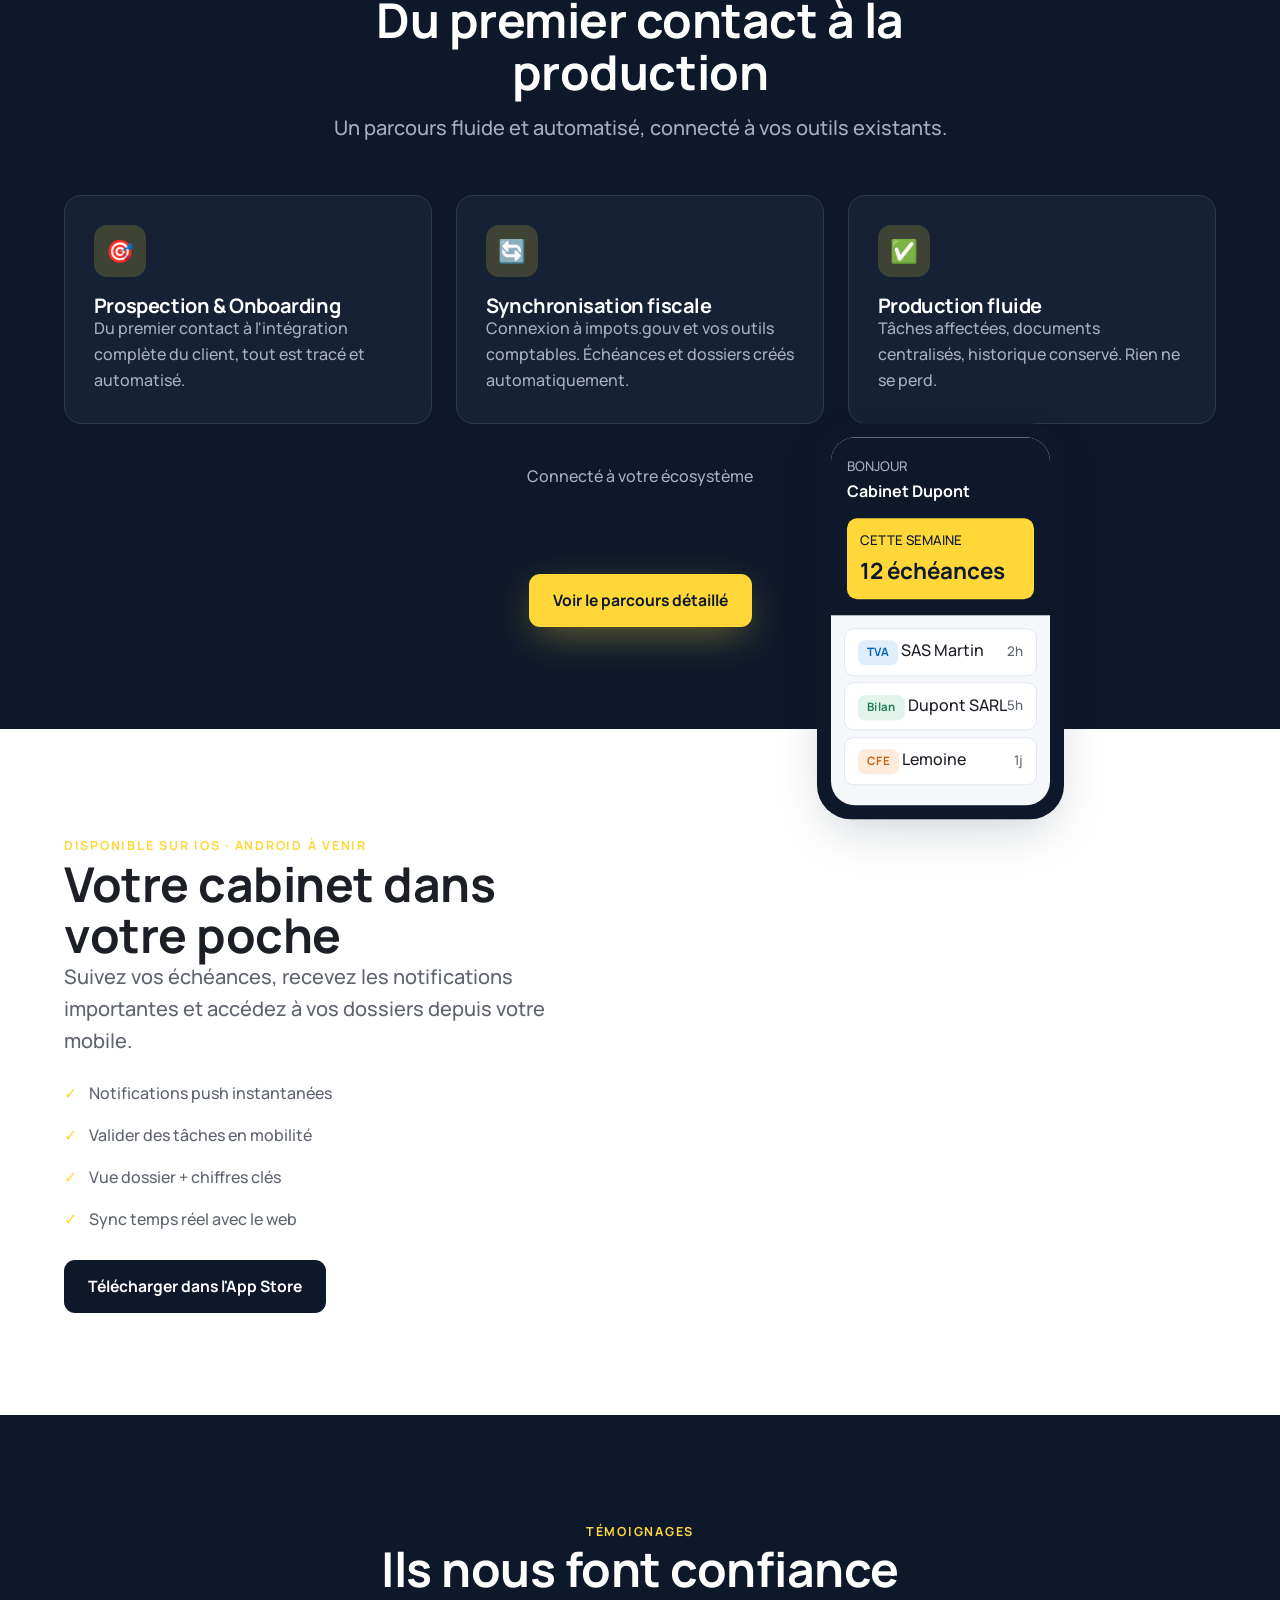
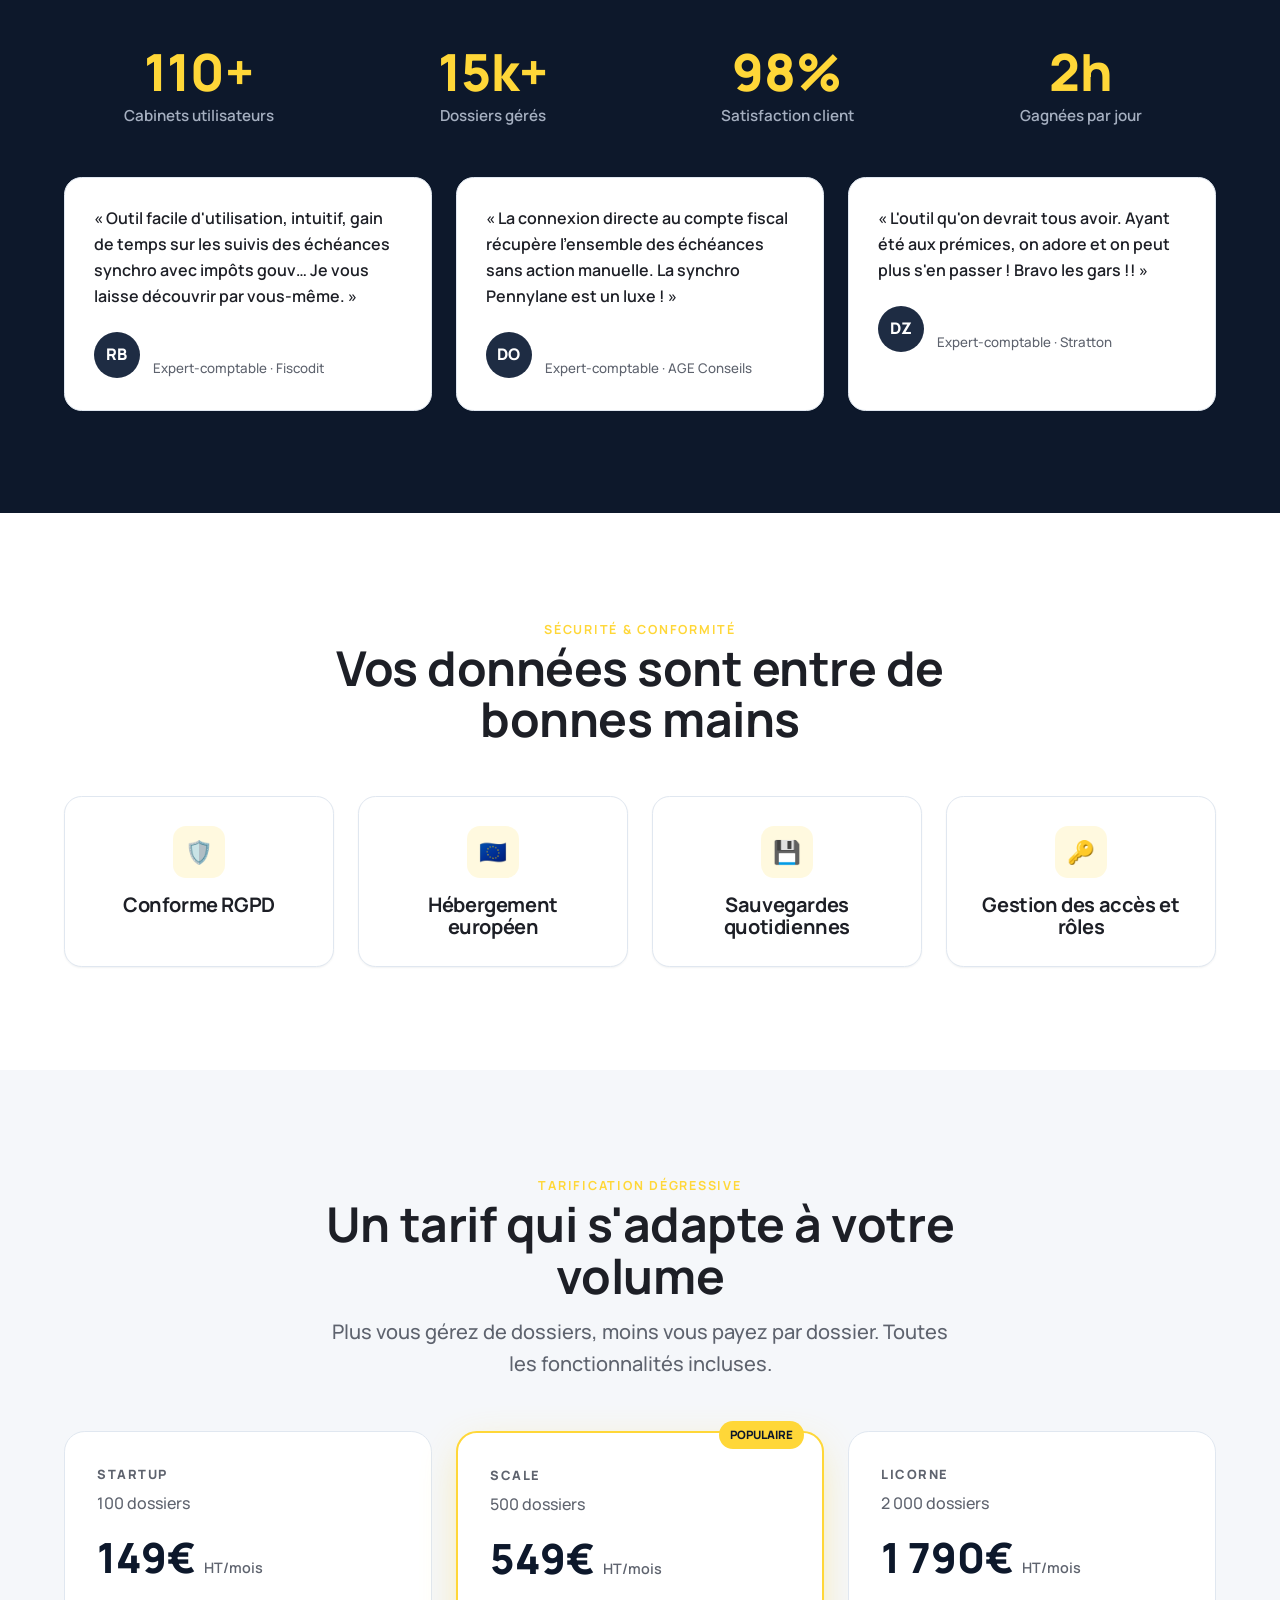
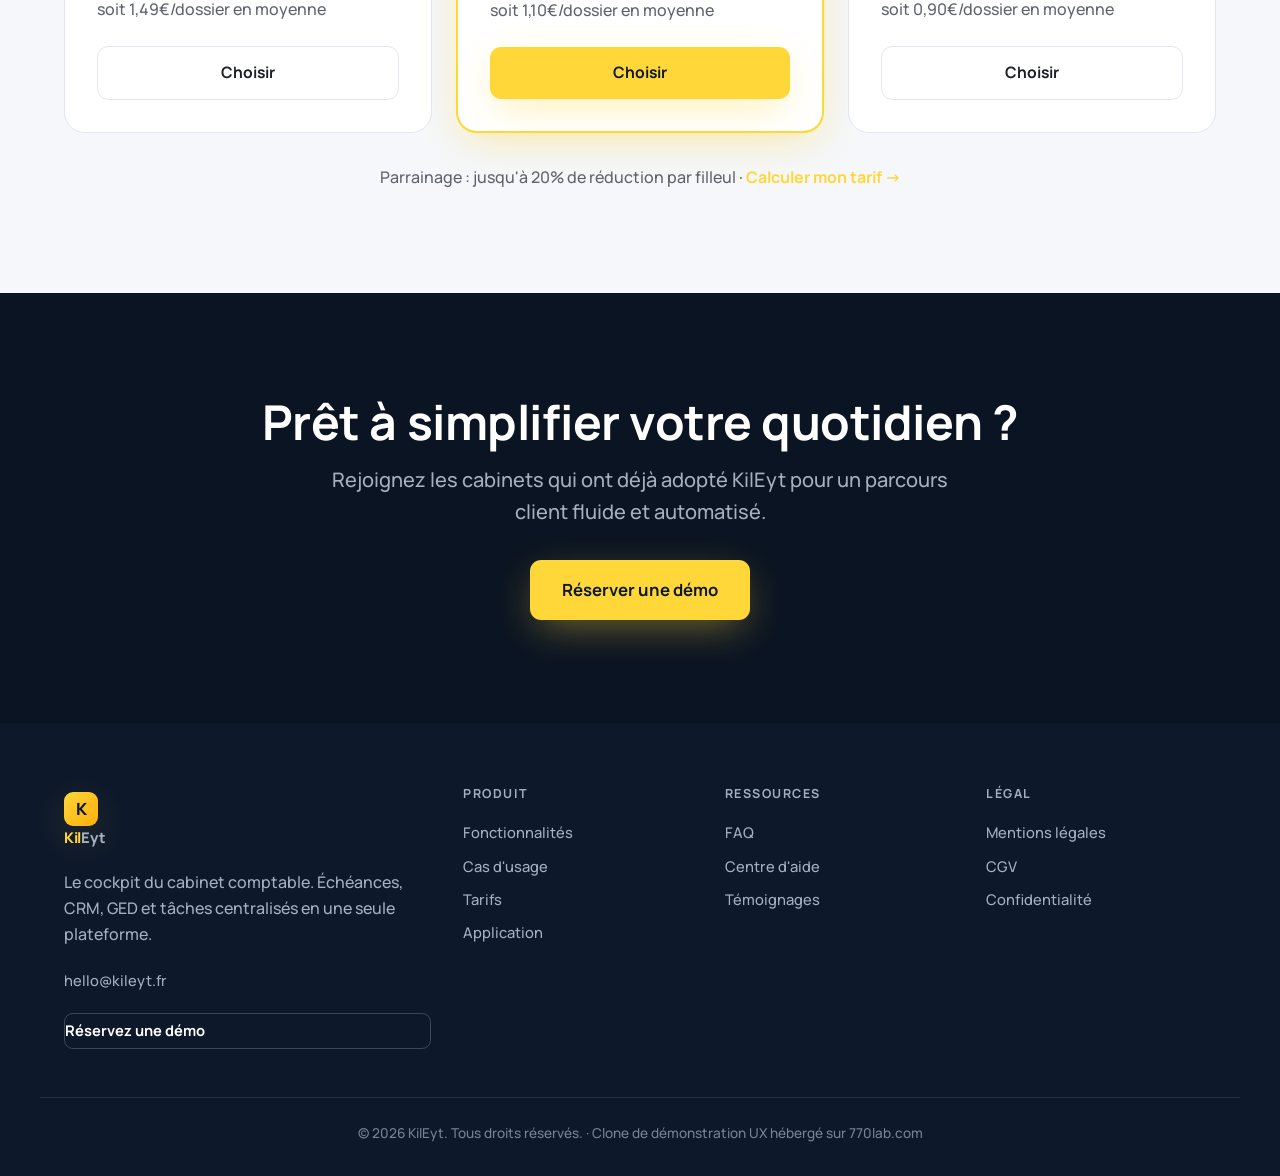
==== commit 9b4547b2: "Fiches dossiers + import de pièce avec analyse IA ; rebrand KilEyt - Nouvel onglet Dossiers (liste c" ====
--- a/index.html
+++ b/index.html
@@ -3,8 +3,8 @@
 <head>
 <meta charset="utf-8">
 <meta name="viewport" content="width=device-width,initial-scale=1">
-<title>Kileyt — Le cockpit du cabinet comptable | Échéances, GED, CRM centralisés</title>
-<meta name="description" content="Kileyt : le deuxième cerveau du cabinet comptable, connecté aux impôts. Échéances, tâches, GED et CRM centralisés en une seule plateforme.">
+<title>KilEyt — Le cockpit du cabinet comptable | Échéances, GED, CRM centralisés</title>
+<meta name="description" content="KilEyt : le deuxième cerveau du cabinet comptable, connecté aux impôts. Échéances, tâches, GED et CRM centralisés en une seule plateforme.">
 <link rel="icon" href="assets/img/favicon.svg" type="image/svg+xml">
 <link rel="preconnect" href="https://fonts.googleapis.com">
 <link rel="preconnect" href="https://fonts.gstatic.com" crossorigin>
@@ -110,7 +110,7 @@
     <div class="reveal">
       <span class="eyebrow">Connexion officielle</span>
       <h2>Connecté directement à <span class="gold-text">impots.gouv.fr</span></h2>
-      <p class="lead" style="color:hsl(var(--text-light))">Kileyt récupère automatiquement les données fiscales de vos clients. Plus besoin de jongler entre les plateformes.</p>
+      <p class="lead" style="color:hsl(var(--text-light))">KilEyt récupère automatiquement les données fiscales de vos clients. Plus besoin de jongler entre les plateformes.</p>
       <ul class="check-list" style="margin-top:1.2rem">
         <li>Synchronisation automatique des échéances TVA, IS, CFE</li>
         <li>Connexion sécurisée via API officielle</li>
@@ -137,11 +137,11 @@
     <div class="section-head reveal">
       <span class="eyebrow">Nouveau · Intelligence artificielle</span>
       <h2>Votre assistant IA disponible 24/7</h2>
-      <p class="lead" style="color:hsl(var(--text-light))">Posez vos questions sur Kileyt, obtenez des réponses instantanées, et basculez vers le support humain en un clic si besoin.</p>
+      <p class="lead" style="color:hsl(var(--text-light))">Posez vos questions sur KilEyt, obtenez des réponses instantanées, et basculez vers le support humain en un clic si besoin.</p>
     </div>
     <div class="split">
       <div class="grid grid-2 reveal">
-        <div class="feat"><div class="feat-icon">⚡</div><h3>Réponses instantanées</h3><p class="muted">L'IA connaît tout Kileyt sur le bout des doigts : process, raccourcis, modules, exports.</p></div>
+        <div class="feat"><div class="feat-icon">⚡</div><h3>Réponses instantanées</h3><p class="muted">L'IA connaît tout KilEyt sur le bout des doigts : process, raccourcis, modules, exports.</p></div>
         <div class="feat"><div class="feat-icon">🕐</div><h3>Disponible 24/7</h3><p class="muted">Posez votre question quand vous voulez, même à 23h. Plus besoin d'attendre le support.</p></div>
         <div class="feat"><div class="feat-icon">🤝</div><h3>Bascule humain en 1 clic</h3><p class="muted">Question complexe ou spécifique ? L'IA vous transfère immédiatement au support.</p></div>
         <div class="feat"><div class="feat-icon">📍</div><h3>Présent partout</h3><p class="muted">Accessible en bas à droite de chaque page. Le contexte de votre dossier est pris en compte.</p></div>
@@ -150,7 +150,7 @@
         <div class="chat-mock parallax" data-parallax="0.04">
           <div class="chat-head">
             <div class="av">K</div>
-            <div><b style="color:#fff">Assistant Kileyt</b><br><small style="color:hsl(var(--success))">● En ligne · Répond en quelques secondes</small></div>
+            <div><b style="color:#fff">Assistant KilEyt</b><br><small style="color:hsl(var(--success))">● En ligne · Répond en quelques secondes</small></div>
             <span class="pill pill-glass" style="margin-left:auto;font-size:.7rem">Support humain</span>
           </div>
           <div class="bubble me">Comment exporter toutes les TVA en attente de validation ?</div>
@@ -168,7 +168,7 @@
     <div class="section-head reveal"><span class="eyebrow">Le constat</span><h2>Le problème que vous connaissez</h2></div>
     <div class="ba-grid">
       <div class="ba-col ba-before reveal">
-        <h3>😟 Avant Kileyt</h3>
+        <h3>😟 Avant KilEyt</h3>
         <ul>
           <li>Échéances sur Excel, post-its et rappels mentaux</li>
           <li>Relances par mail, sans suivi centralisé</li>
@@ -178,7 +178,7 @@
         </ul>
       </div>
       <div class="ba-col ba-after reveal d2">
-        <h3>✨ Avec Kileyt</h3>
+        <h3>✨ Avec KilEyt</h3>
         <ul>
           <li>Toutes les échéances dans un seul calendrier intelligent</li>
           <li>Relances automatisées et tracées dans le CRM</li>
@@ -311,7 +311,7 @@
 <section class="section section-dark center" style="background:hsl(218 50% 9%)">
   <div class="container reveal">
     <h2>Prêt à simplifier votre quotidien ?</h2>
-    <p class="lead" style="max-width:50ch;margin:1rem auto 2rem;color:hsl(var(--text-light))">Rejoignez les cabinets qui ont déjà adopté Kileyt pour un parcours client fluide et automatisé.</p>
+    <p class="lead" style="max-width:50ch;margin:1rem auto 2rem;color:hsl(var(--text-light))">Rejoignez les cabinets qui ont déjà adopté KilEyt pour un parcours client fluide et automatisé.</p>
     <a class="btn btn-gold btn-lg" href="app/">Réserver une démo</a>
   </div>
 </section>
--- a/assets/css/kileyt.css
+++ b/assets/css/kileyt.css
@@ -263,6 +263,19 @@
 .logos-strip{display:flex;gap:2.5rem;justify-content:center;align-items:center;flex-wrap:wrap;opacity:.9}
 .logo-chip{display:flex;align-items:center;gap:.6rem;font-weight:800;color:hsl(var(--text-light));font-size:1.1rem}
 
+/* shared marketing helpers */
+.split{display:grid;grid-template-columns:1fr 1fr;gap:3rem;align-items:center}
+.check-list li{display:flex;gap:.7rem;align-items:flex-start;padding:.5rem 0;color:hsl(var(--text-muted))}
+.check-list li::before{content:"✓";color:hsl(var(--gold));font-weight:900;flex:none}
+.section-dark .check-list li{color:hsl(var(--text-light))}
+.nav-mobile{display:none;flex-direction:column;padding:1rem 24px;gap:.3rem;background:hsl(var(--navy-dark));border-top:1px solid hsl(var(--foreground)/.08)}
+.nav-mobile.open{display:flex}
+.nav-mobile a{color:#fff;padding:.6rem 0;font-weight:600}
+.nav-burger{font-size:1.4rem;color:#fff}
+.step{display:flex;gap:1.2rem;align-items:flex-start;padding:1.4rem;border-radius:1rem;background:#fff;border:1px solid hsl(var(--border));box-shadow:var(--shadow-sm)}
+.step .step-n{width:44px;height:44px;border-radius:12px;background:hsl(var(--navy-dark));color:hsl(var(--gold));display:grid;place-items:center;font-weight:800;flex:none}
+@media(max-width:900px){.split{grid-template-columns:1fr;gap:2rem}}
+
 /* ============================================================
    SCROLL ANIMATIONS
    ============================================================ */
